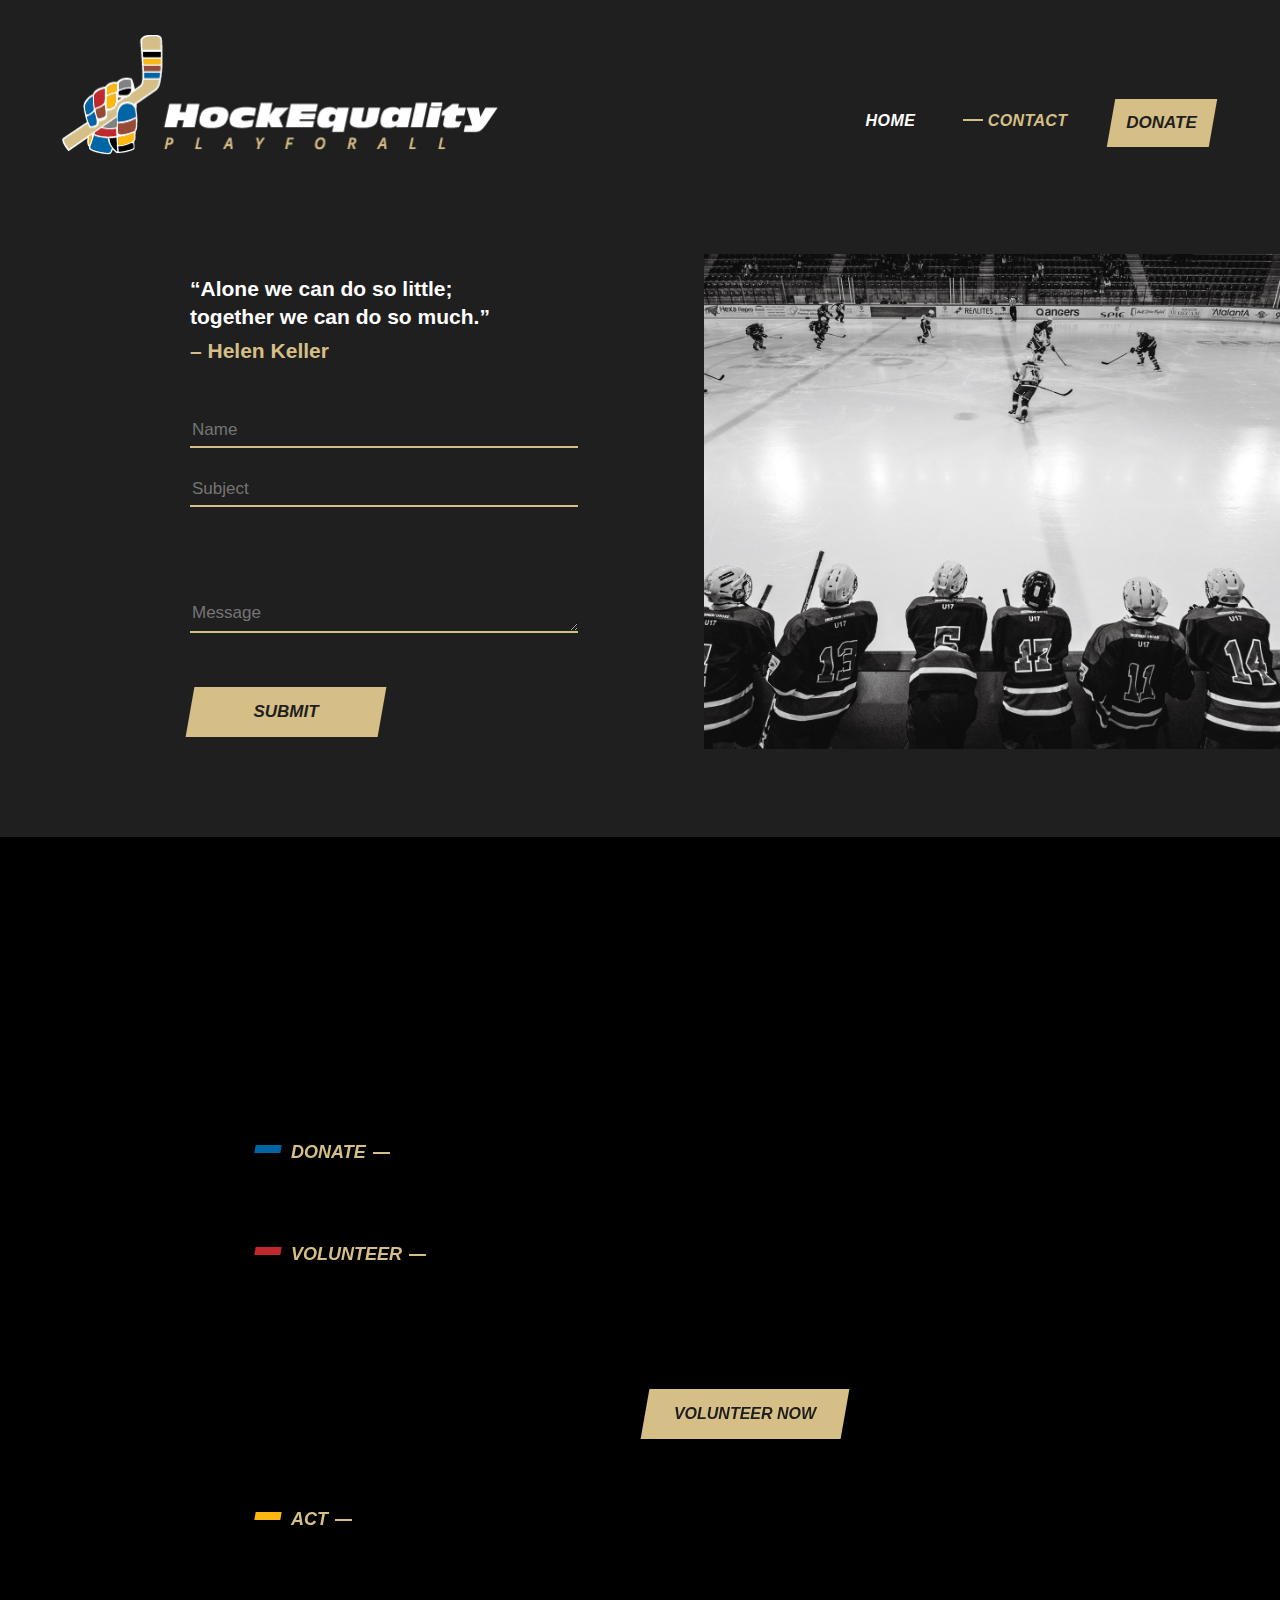
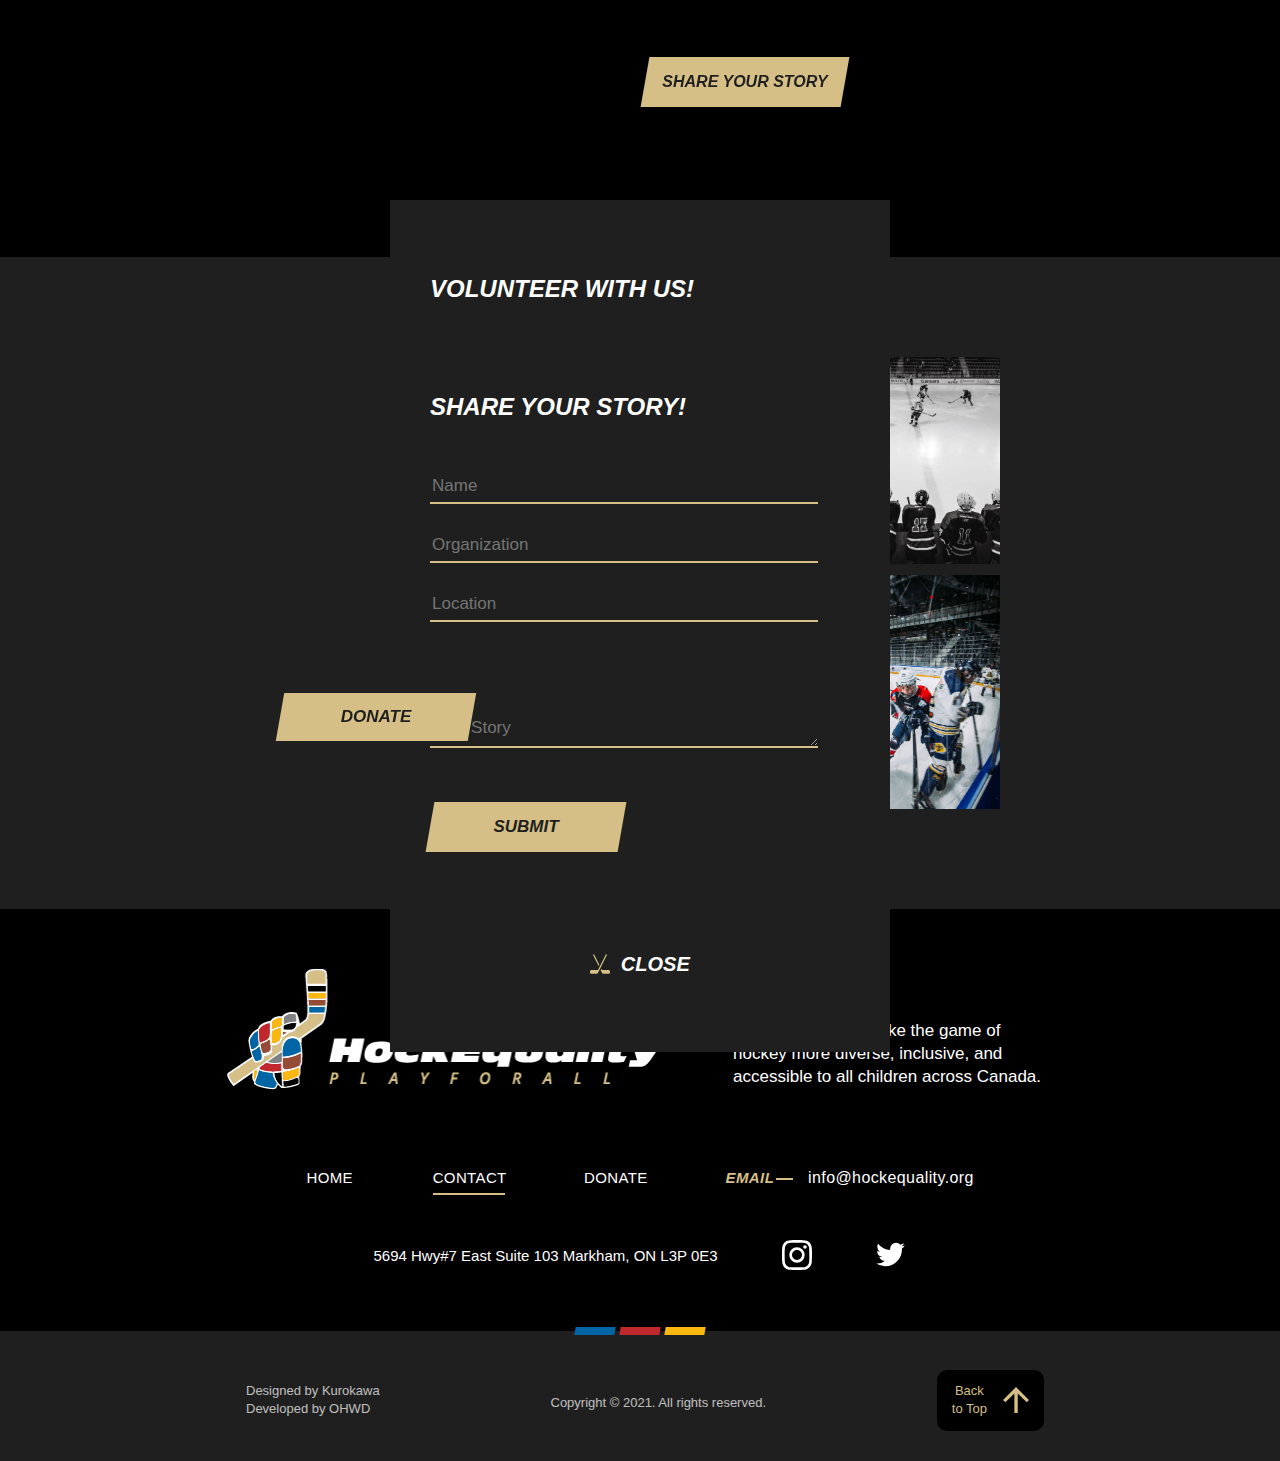
==== html/contact.html @ 497b81b8 "added accessibility to form function" ====
<!DOCTYPE html>
<html lang="en">
<head>

    <meta charset="UTF-8">
    <meta name="viewport" content="width=device-width, initial-scale=1.0">
    <meta http-equiv="X-UA-Compatible" content="ie=edge">
    <meta name="description" content="">
    <meta name="keywords" content="">
    <meta name="format-detection" content="telephone=no">
    <meta name="theme-color" content="#43b7ff">

    <!-- Favicons -->
    <link rel="apple-touch-icon" sizes="180x180" href="/apple-touch-icon.png">
    <link rel="icon" type="image/png" sizes="32x32" href="/favicon-32x32.png">
    <link rel="icon" type="image/png" sizes="16x16" href="/favicon-16x16.png">
    <link rel="manifest" href="/site.webmanifest">
    <meta name="msapplication-TileColor" content="#da532c">
    <meta name="theme-color" content="#ffffff">

    <meta property="og:title" content=""/>
    <meta property="og:description" content=""/>
    <meta property="og:type" content="website" />
    <meta property="og:url" content=""/>
    <meta property="og:image" content=""/>
    <meta property="og:image:secure_url" content=""/>

    <link href="https://fonts.googleapis.com/css2?family=Poppins:wght@200;300;400;500;600;700;800;900&family=Roboto:wght@300;400;500;700;900&family=Yellowtail&display=swap" rel="stylesheet">

    <!-- CSS -->
    <link rel="stylesheet" href="/css/core-styles.css">
    <link rel="stylesheet" href="/css/style.css">
    <link rel="stylesheet" href="/css/contact.css">
    <link href="https://unpkg.com/aos@2.3.1/dist/aos.css" rel="stylesheet">

    <!-- jQuery -->
    <script defer src="https://ajax.googleapis.com/ajax/libs/jquery/3.4.1/jquery.min.js"></script>

    <title>Contact | HockEquality | Play for All</title>
</head>
<body>

    <a class="skip" href="/index.html#main">skip to main content</a>

    <header>
        <!-- Desktop Navbar -->
        <div class="mobile-wrapper">
            <div class="mobile-nav container mobile-nav-container">
                <a class="logo" aria-label="hockequality logo link to go to home page" href="/">
                    <img class="mobile" data-aos="fade-in" data-aos-delay="750" aria-hidden="true" src="/images/hockequality-logo-left-aligned.png" alt="hockequality logo">
                    <img class="tablet" data-aos="fade-in" data-aos-delay="750" aria-hidden="true" src="/images/hockequality-logo-horizontal.png" alt="hockequality logo">
                </a> 
                <!-- Hamburger Menu -->
                <button aria-label="open the menu" id="menu-button" class="hamburger hamburger--spring" onclick="toggleNav()" type="button">
                    <span aria-hidden="true" class="hamburger-box">
                        <span aria-hidden="true" class="hamburger-inner"></span>
                    </span>
                </button>
            </div>
        </div>

        <!-- ============================================ -->
        <!--                   NAVIGATION                 -->
        <!-- ============================================ -->

        <nav>
            <div class="navbar-menu">
                <div id="side-menu" class="side-nav">
                    <a class="logo" aria-label="hockequality logo link to go to home page" href="/">
                        <img aria-hidden="true" src="/images/hockequality-logo-horizontal.png" alt="">
                    </a>
                   
                    <ul id="on-top" class="navbar-links">
                        <li class="nav-li"><a class="nav-link" href="index.html">Home</a></li>
                        <li class="nav-li"><a class="active-menu nav-link" href="/html/contact.html">Contact</a></li>
                    </ul>
                    <a class="button-solid desktop-nav" href="/html/donate.html">Donate</a>
                </div>
            </div>
        </nav>
    </header>

    <main id="main">

        <!-- ============================================ -->
        <!--                    Contact                   -->
        <!-- ============================================ -->

        <section id="contact-section">
            <div class="container">
                <div class="form-group">
                    <p class="quote">
                        “Alone we can do so little; together we can do so much.”
                    </p>
                    <span class="name">– Helen Keller</span>
                    <form id="contact-form" name="Contact Form" method="post">
                        <input aria-label="name" name="name" placeholder="Name" type="text" tabindex="1" required>
                        <input aria-label="subject" name="email" placeholder="Subject" type="text" tabindex="2" required>
                        <textarea aria-label="Message" name="message" placeholder="Message" tabindex="3" required></textarea>
                    
                        <p class="form-submit">
                            <button name="submit" type="submit" id="contact-submit" class="button-solid" data-submit="...Sending">SUBMIT</button>
                        </p>
                    </form>
                </div>
                
            </div>
            <div aria-hidden="true" class="right-image"></div>


            <!-- Volunteer Form -->
            <div aria-hidden="true" id="volunteer-form">
                <h2>Volunteer With Us!</h2>
                <form id="contact-form" name="Contact Form" method="post">
                    <input aria-label="name" name="name" placeholder="Name" type="text" tabindex="1" required>
                    <input aria-label="email" name="email" placeholder="Email" type="email" tabindex="2" required>
                    <textarea aria-label="Message" name="message" placeholder="Message" tabindex="3" required></textarea>
               
                    <p id="volunteer-submit" class="form-submit">
                        <button name="submit" type="submit" id="contact-submit" class="button-solid" data-submit="...Sending">SUBMIT</button>
                    </p>
                </form>
                <button id="close-volunteer" class="close"><img src="/images/close.svg" alt=""> Close</button>
            </div>

            <!-- Share Your Story Form -->
            <div aria-hidden="true" id="share-form">
                <h2>SHARE YOUR STORY!</h2>
                <form id="contact-form" name="Contact Form" method="post">
                    <input aria-label="name" name="name" placeholder="Name" type="text" tabindex="1" required>
                    <input aria-label="organization" name="organization" placeholder="Organization" type="text" tabindex="2" required>
                    <input aria-label="location" name="location" placeholder="Location" type="text" tabindex="3" required>
                    <textarea aria-label="Message" name="message" placeholder="Your Story" tabindex="4" required></textarea>
            
                    <p id="volunteer-submit" class="form-submit">
                        <button name="submit" type="submit" id="contact-submit" class="button-solid" data-submit="...Sending">SUBMIT</button>
                    </p>
                </form>
                <button id="close-share" class="close close-share"><img src="/images/close.svg" alt=""> Close</button>
            </div>
        </section>

        <!-- ============================================ -->
        <!--                 Get Involved                 -->
        <!-- ============================================ -->
        
        <section id="get-involved">
            <div class="container">
                <div data-aos="fade-up" class="left">
                    <div aria-hidden="true" class="image"></div>
                </div><div class="right">
                    <span data-aos="fade-up" data-aos-duration="800" data-aos-delay="200" class="header-span">How to Get Involved</span>
                    <p data-aos="fade-up" data-aos-delay="250">
                        Equality in hockey doesn’t begin with one person. Behind our work, there are people who give, volunteer and act in their community to make hockey an inclusive sport for all.
                    </p>
                    <h2 data-aos="slide-right" data-aos-duration="800" class="header-span block">Donate</h2>
                    <p class="padd" data-aos="fade-up">
                        Your support will create sustainable and lasting impact on the hockey community.
                    </p>
                    <h2 data-aos-delay="50" data-aos="slide-right" data-aos-duration="800" class="header-span block">Volunteer</h2>
                    <p class="padd" data-aos="fade-up">
                        We welcome all the help we can get! If you’re interested in volunteering please contact us to get started!
                    </p>
                    <button id="volunteer-button" class="button-solid volunteer">Volunteer Now</button>
                    <h2 data-aos-delay="100" data-aos="slide-right" data-aos-duration="800" class="header-span block">Act</h2>
                    <p class="padd" data-aos="fade-up">
                        Are you doing something in your community to promote diversity and inclusion for all? Let us know so we can share your story and help support your activities.
                    </p>
                    <button id="share-button" class="button-solid volunteer">Share Your Story</button>
                </div>
            </div>
        </section>

        <!-- ============================================ -->
        <!--                   Donations                  -->
        <!-- ============================================ -->
        
        <section id="donations">
            <div class="container">
                <div aria-hidden="true" class="image-group mobile">
                    <div class="one"></div><div class="two"></div><div class="three"></div><div class="four"></div>
                </div>
                <div class="text">
                    <h2 data-aos="fade-up" class="header-span">Donations</h2>
                    <p data-aos="fade-up" data-aos-delay="50">
                        The support of donors makes it possible for Hockey Equality to achieve our mission of making hockey more diverse, inclusive, and accessible to all children in Canada. Together, we will break down the invisible barriers and make our national sport great for all.
                    </p>
                    <a href="/html/donate.html" class="button-solid">Donate</a>
                </div>
                <div aria-hidden="true" class="image-group desktop">
                    <div class="one"></div>
                    <div class="two"></div>
                    <div class="three"></div>
                    <div class="four"></div>
                </div>
            </div>
            <div aria-hidden="true" class="colored-boxes">
                <span></span><span></span><span></span>
            </div>
        </section>

        <!-- ============================================ -->
        <!--                    Footer                    -->
        <!-- ============================================ -->

        <footer>
            <div class="container">
                <!-- Top -->
                <div class="footer-top">
                    <a class="footer-logo" aria-label="hockequality logo" href="/">
                        <img class="mobile" aria-hidden="true" src="/images/hockequality-logo-left-aligned.png" alt="logo">
                        <img class="desktop" aria-hidden="true" src="/images/hockequality-logo-horizontal.png" alt="logo">
                    </a><p class="mission">
                        Our mission is to make the game of hockey more diverse, inclusive, and accessible to all children across Canada.
                    </p>
                </div>
                <!-- bottom -->
                <div class="footer-bottom">
                    <div class="page-group">
                        <a href="/">Home</a>
                        <a class="footer-active" href="/html/contact.html">Contact</a>
                        <a href="/html/donate.html">Donate</a>
                        <a class="email" href="mailto:info@hockequality.org"><span class="header-span">Email</span> info@hockequality.org</a>
                    </div>
                    <div class="email-group">
                        <span class="header-span">Email</span>
                        <a class="email" href="mailto:info@hockequality.org">info@hockequality.org</a>
                    </div>
                    <a class="address address-mobile" href="">
                        <span>5694 Hwy#7 East</span>
                        <span>Suite 103</span> 
                        <span>Markham, ON L3P 0E3</span>
                    </a>
                    <div class="social">
                        <a class="address-desktop" href="">5694 Hwy#7 East Suite 103 Markham, ON L3P 0E3</a>
                        <a aria-label="visit our instagram" href=""><img aria-hidden="true" src="/images/instagram.svg" alt=""></a>
                        <a aria-label="visit our twitter" href=""><img aria-hidden="true" src="/images/twitter.svg" alt=""></a>
                    </div>
                </div>
                <div aria-hidden="true" class="colored-boxes">
                    <span></span><span></span><span></span>
                </div>
            </div>
            <div class="design-credit">
                <div class="container">
                    <div class="credit">
                        <a href="">Designed by Kurokawa</a>
                        <a href="https://www.oakharborwebdesigns.com/">Developed by OHWD</a>
                    </div>
                    <span class="copyright">Copyright © 2021. All rights reserved.</span>
                    <a class="top" href="#main">
                        <span>Back <br> to Top</span><img aria-hidden="true" src="/images/arrow.svg" alt="">
                    </a>
                </div>
            </div>
        </footer>
        

    <script defer src="/app.js"></script>
    <script src="https://unpkg.com/aos@2.3.1/dist/aos.js"></script>
    <script>
        AOS.init({
            duration: 800, // values from 0 to 3000, with step 50ms
            easing: 'ease',
            mirror: false,
            offset: 0,
        });
    </script>

</body>
</html>
---- css/core-styles.css ----
/*-- -------------------------- -->
<---         CORE STYLES        -->
<--- -------------------------- -*/

* {
	-webkit-box-sizing: border-box;
            box-sizing: border-box;
    margin: 0;
}

html {
    scroll-behavior: smooth;
}

.desktop-nav {
    display: none !important;
}

.tablet {
    display: none;
}

.colored-boxes {
    text-align: center;
    position: absolute;
    bottom: -4px;
    left: 50%;
    -webkit-transform: translateX(-50%);
        -ms-transform: translateX(-50%);
            transform: translateX(-50%);
    height: 8px;
    width:100px;
    z-index: 100;
}

.colored-boxes span {
    display: inline-block;
    height: 8px;
    width: 27px;
    vertical-align: top;
    -webkit-transform: skew(-10deg);
        -ms-transform: skew(-10deg);
            transform: skew(-10deg);
}

.colored-boxes span:nth-of-type(1) {
    background: #0065A5;
}

.colored-boxes span:nth-of-type(2) {
    background: #C1282D;
    margin: 0 5px;
}

.colored-boxes span:nth-of-type(3) {
    background: #FCB711;
}

.desktop {
    display: none !important;
}

body {
    background-color: black;
    font-family: 'Open Sans', sans-serif;
}

.skip {
    position: absolute;
    z-index: -1000;
    top: 0;
    left: 0;
    opacity: 0;
}

button:hover {
    cursor: pointer;
}

.section {
    padding-top: 35px !important;
    padding-bottom: 35px !important;
}

html {
    scroll-behavior: smooth;
    overflow-x: hidden !important;
  }

html.clicked {
    position: fixed;
}

body, html {
	margin: 0;
	padding: 0;
	overflow-x: hidden !important;
}

p, a, li, span {
	line-height: 23px;
    font-size: 17px;
    color: #fff;
}

.container {
	padding: 0 20px;
    margin: auto;
    max-width: 334px;
    position: relative;
    -webkit-box-sizing: content-box;
            box-sizing: content-box;
}

.mobile-wrapper {
	background: transparent;
    height: 100px;
    position: absolute;
    left: 0;
    width: 100%;
}

/* hidden desktop elements */

.topper-flex,
#brand,
.call-strip-button,
.top-nav-strip {
	display: none;
}

/* Buttons */
.button-solid {
    position: relative;
    font-size: 16px;
    color: #1F1F1F;
    text-transform: uppercase;
    font-weight: 800;
    text-decoration: none;
    font-style: italic;
    display: inline-block;
    width: 154px;
    line-height: 48px;
    text-align: center;
    z-index: 1;
}

.button-solid:before {
    content: '';
    position: absolute;
    display: block;
    top: 0;
    left: 0;
    right: 0;
    bottom: 0;
    background: #D5BF86;
    z-index: -1;
    -webkit-transform: skew(-10deg);
        -ms-transform: skew(-10deg);
            transform: skew(-10deg);
}

.button-solid:after {
    content: '';
    position: absolute;
    display: block;
    top: 0;
    left: 0;
    width: 0%;
    bottom: 0;
    background: #fff;
    z-index: -1;
    -webkit-transform: skew(-10deg);
        -ms-transform: skew(-10deg);
            transform: skew(-10deg);
    -webkit-transition: .2s ease;
    -o-transition: .2s ease;
    transition: .2s ease;
}

.button-solid:hover:after {
    width: 100%;
    -webkit-transition: .2s cubic-bezier(0.755, 0.050, 0.855, 0.060);
    -o-transition: .2s cubic-bezier(0.755, 0.050, 0.855, 0.060);
    transition: .2s cubic-bezier(0.755, 0.050, 0.855, 0.060);
}

.hamburger {
    padding: 0;
    display: inline-block;
    cursor: pointer;
    -webkit-transition-property: opacity, -webkit-filter;
    transition-property: opacity, -webkit-filter;
    -o-transition-property: opacity, filter;
    transition-property: opacity, filter;
    transition-property: opacity, filter, -webkit-filter;
    -webkit-transition-duration: 0.15s;
         -o-transition-duration: 0.15s;
            transition-duration: 0.15s;
    -webkit-transition-timing-function: linear;
         -o-transition-timing-function: linear;
            transition-timing-function: linear;
    font: inherit;
    color: inherit;
    text-transform: none;
    background-color: transparent;
    border: 0;
    margin: 0;
    overflow: visible;
    position: relative;
    z-index: 2000;
}
.hamburger:hover {
    opacity: 0.7;
    cursor: pointer;
}
.hamburger.is-active:hover {
    opacity: 0.7;
    cursor: pointer;
}
.hamburger.is-active .hamburger-inner, .hamburger.is-active .hamburger-inner::before, .hamburger.is-active .hamburger-inner::after {
    background-color: #D5BF86;
}
.hamburger-box {
    width: 30px;
    height: 24px;
    display: inline-block;
    position: relative;
    z-index: 2000;
}
.hamburger-inner {
    display: block;
    top: 50%;
    margin-top: -2px;
}
.hamburger-inner, .hamburger-inner::before, .hamburger-inner::after {
    width: 30px;
    height: 3px;
    background-color: #D5BF86;
    border-radius: 4px;
    position: absolute;
    -webkit-transition-property: -webkit-transform;
    transition-property: -webkit-transform;
    -o-transition-property: transform;
    transition-property: transform;
    transition-property: transform, -webkit-transform;
    -webkit-transition-duration: 0.15s;
         -o-transition-duration: 0.15s;
            transition-duration: 0.15s;
    -webkit-transition-timing-function: ease;
         -o-transition-timing-function: ease;
            transition-timing-function: ease;
}
.hamburger-inner::before, .hamburger-inner::after {
    content: "";
    display: block;
}
.hamburger-inner::before {
    top: -10px;
}
.hamburger-inner::after {
    bottom: -10px;
}

/* * Spring */
.hamburger--spring .hamburger-inner {
    top: 2px;
    -webkit-transition: background-color 0s 0.13s linear;
    -o-transition: background-color 0s 0.13s linear;
    transition: background-color 0s 0.13s linear;
    -webkit-transition-delay: .22s;
         -o-transition-delay: .22s;
            transition-delay: .22s;
}
.hamburger--spring .hamburger-inner::before {
    top: 10px;
    -webkit-transition: top 0.1s 0.2s cubic-bezier(0.33333, 0.66667, 0.66667, 1), -webkit-transform 0.13s cubic-bezier(0.55, 0.055, 0.675, 0.19);
    transition: top 0.1s 0.2s cubic-bezier(0.33333, 0.66667, 0.66667, 1), -webkit-transform 0.13s cubic-bezier(0.55, 0.055, 0.675, 0.19);
    -o-transition: top 0.1s 0.2s cubic-bezier(0.33333, 0.66667, 0.66667, 1), transform 0.13s cubic-bezier(0.55, 0.055, 0.675, 0.19);
    transition: top 0.1s 0.2s cubic-bezier(0.33333, 0.66667, 0.66667, 1), transform 0.13s cubic-bezier(0.55, 0.055, 0.675, 0.19);
    transition: top 0.1s 0.2s cubic-bezier(0.33333, 0.66667, 0.66667, 1), transform 0.13s cubic-bezier(0.55, 0.055, 0.675, 0.19), -webkit-transform 0.13s cubic-bezier(0.55, 0.055, 0.675, 0.19);
    -webkit-transition-delay: .22s;
         -o-transition-delay: .22s;
            transition-delay: .22s;
}
.hamburger--spring .hamburger-inner::after {
    top: 20px;
    -webkit-transition: top 0.2s 0.2s cubic-bezier(0.33333, 0.66667, 0.66667, 1), -webkit-transform 0.13s cubic-bezier(0.55, 0.055, 0.675, 0.19);
    transition: top 0.2s 0.2s cubic-bezier(0.33333, 0.66667, 0.66667, 1), -webkit-transform 0.13s cubic-bezier(0.55, 0.055, 0.675, 0.19);
    -o-transition: top 0.2s 0.2s cubic-bezier(0.33333, 0.66667, 0.66667, 1), transform 0.13s cubic-bezier(0.55, 0.055, 0.675, 0.19);
    transition: top 0.2s 0.2s cubic-bezier(0.33333, 0.66667, 0.66667, 1), transform 0.13s cubic-bezier(0.55, 0.055, 0.675, 0.19);
    transition: top 0.2s 0.2s cubic-bezier(0.33333, 0.66667, 0.66667, 1), transform 0.13s cubic-bezier(0.55, 0.055, 0.675, 0.19), -webkit-transform 0.13s cubic-bezier(0.55, 0.055, 0.675, 0.19);
    -webkit-transition-delay: .22s;
         -o-transition-delay: .22s;
            transition-delay: .22s;
}
.hamburger--spring.is-active .hamburger-inner {
    -webkit-transition-delay: 0.22s;
         -o-transition-delay: 0.22s;
            transition-delay: 0.22s;
    background-color: transparent !important;
}
.hamburger--spring.is-active .hamburger-inner::before {
    top: 0;
    -webkit-transition: top 0.1s 0.15s cubic-bezier(0.33333, 0, 0.66667, 0.33333), -webkit-transform 0.13s 0.22s cubic-bezier(0.215, 0.61, 0.355, 1);
    transition: top 0.1s 0.15s cubic-bezier(0.33333, 0, 0.66667, 0.33333), -webkit-transform 0.13s 0.22s cubic-bezier(0.215, 0.61, 0.355, 1);
    -o-transition: top 0.1s 0.15s cubic-bezier(0.33333, 0, 0.66667, 0.33333), transform 0.13s 0.22s cubic-bezier(0.215, 0.61, 0.355, 1);
    transition: top 0.1s 0.15s cubic-bezier(0.33333, 0, 0.66667, 0.33333), transform 0.13s 0.22s cubic-bezier(0.215, 0.61, 0.355, 1);
    transition: top 0.1s 0.15s cubic-bezier(0.33333, 0, 0.66667, 0.33333), transform 0.13s 0.22s cubic-bezier(0.215, 0.61, 0.355, 1), -webkit-transform 0.13s 0.22s cubic-bezier(0.215, 0.61, 0.355, 1);
    -webkit-transform: translate3d(0, 10px, 0) rotate(45deg);
            transform: translate3d(0, 10px, 0) rotate(45deg);
}
.hamburger--spring.is-active .hamburger-inner::after {
    top: 0;
    -webkit-transition: top 0.2s cubic-bezier(0.33333, 0, 0.66667, 0.33333), -webkit-transform 0.13s 0.22s cubic-bezier(0.215, 0.61, 0.355, 1);
    transition: top 0.2s cubic-bezier(0.33333, 0, 0.66667, 0.33333), -webkit-transform 0.13s 0.22s cubic-bezier(0.215, 0.61, 0.355, 1);
    -o-transition: top 0.2s cubic-bezier(0.33333, 0, 0.66667, 0.33333), transform 0.13s 0.22s cubic-bezier(0.215, 0.61, 0.355, 1);
    transition: top 0.2s cubic-bezier(0.33333, 0, 0.66667, 0.33333), transform 0.13s 0.22s cubic-bezier(0.215, 0.61, 0.355, 1);
    transition: top 0.2s cubic-bezier(0.33333, 0, 0.66667, 0.33333), transform 0.13s 0.22s cubic-bezier(0.215, 0.61, 0.355, 1), -webkit-transform 0.13s 0.22s cubic-bezier(0.215, 0.61, 0.355, 1);
    -webkit-transform: translate3d(0, 10px, 0) rotate(-45deg);
            transform: translate3d(0, 10px, 0) rotate(-45deg);
}

/*-- -------------------------- -->
<---         NAVIGATION         -->
<--- -------------------------- -*/

/* Hidden Elements */
.navbar-menu img,
.call-us,
.quote-nav-button {
	display: none;
}

/* Top Mobile Navigation */
.mobile-wrapper {
	height: 70px;
}

.mobile-nav {
	position: relative;
	display: -webkit-box;
	display: -ms-flexbox;
	display: flex;
	-webkit-box-align: center;
	    -ms-flex-align: center;
	        align-items: center;
	-webkit-box-pack: space-between;;
	    -ms-flex-pack: space-between;;
	        justify-content: space-between;
    height: 100%;
    max-width: 100%;
}

.hamburger {
	position: absolute;
	right: 15px;
}

/* Navigation Links */


.mobile-wrapper img {
    width: 100%;
    max-width: 307px;
    position: relative;
    z-index: 1000;
    top: 70px;
}

.navbar-menu {
    overflow: hidden;
	background: #000;
    width: 0;
    top: 0;
	position: absolute;
    right: 0;
    height: 100vh;
	-webkit-transition: .3s ease;
	-o-transition: .3s ease;
	transition: .3s ease;
    z-index: 1000;
    max-width: 1225px;
}

.side-nav {
    overflow: hidden;
	padding: 40px 0;
	position: absolute;
	right: 2em;
	-webkit-transition: .3s ease;
	-o-transition: .3s ease;
	transition: .3s ease;
	-webkit-transition-delay: .2s;
	     -o-transition-delay: .2s;
	        transition-delay: .2s;
}

.side-nav ul {
	margin: 0;
	text-align: right;
    list-style: none;
    margin-top: 50px;
}

.side-nav ul li {
    margin-bottom: 20px;
    opacity: 0;
    -webkit-transform: translateY(50px);
        -ms-transform: translateY(50px);
            transform: translateY(50px);
}

.side-nav ul li.open {
    -webkit-animation-name: fadeIn;
            animation-name: fadeIn;
    -webkit-animation-fill-mode: forwards;
            animation-fill-mode: forwards;
    -webkit-animation-duration: .5s;
            animation-duration: .5s;
    -webkit-animation-timing-function: ease-out;
            animation-timing-function: ease;
}

.side-nav ul li.open:nth-child(2) {
    -webkit-animation-delay: .1s;
            animation-delay: .1s;
}

.side-nav ul li.open:nth-child(3) {
    -webkit-animation-delay: .2s;
            animation-delay: .2s;
}

.side-nav ul li.open:nth-child(4) {
    -webkit-animation-delay: .3s;
            animation-delay: .3s;
}

.side-nav ul li.open:nth-child(5) {
    -webkit-animation-delay: .4s;
            animation-delay: .4s;
}

.side-nav ul li.open:nth-child(6) {
    -webkit-animation-delay: .5s;
            animation-delay: .5s;
}

@-webkit-keyframes fadeIn {
    0% {
        -webkit-transform: translateY(50px);
                transform: translateY(50px);
        opacity: 0;
    }

    100% {
        -webkit-transform: translateY(0);
                transform: translateY(0);
        opacity: 1;
    }
}

@keyframes fadeIn {
    0% {
        -webkit-transform: translateY(50px);
                transform: translateY(50px);
        opacity: 0;
    }

    100% {
        -webkit-transform: translateY(0);
                transform: translateY(0);
        opacity: 1;
    }
}

#on-top a {
    text-decoration: none;
    font-weight: 800;
    letter-spacing: .025em;
    font-style: italic;
	padding: 5px 10px 5px 10px;
	-webkit-transition: .3s ease;
	-o-transition: .3s ease;
	transition: .3s ease;
	-webkit-transition-delay: .2s;
	     -o-transition-delay: .2s;
	        transition-delay: .2s;
	opacity: 0;
    visibility: hidden;
    -webkit-transform: translateY(75px);
        -ms-transform: translateY(75px);
            transform: translateY(75px);
}

.active-menu {
    color: #D5BF86;
    position: relative;
}

.active-menu:before {
    content: '';
    position: absolute;
    top: 50%;
    -webkit-transform: translateY(-50%);
        -ms-transform: translateY(-50%);
            transform: translateY(-50%);
    left: -20px;
    height: 2px;
    width: 20px;
    background: #D5BF86;
}

/* Tablet */
@media only screen and (min-width: 768px) {

    .container {
        max-width: 694px;
        padding: 0;
        margin: auto;
    }

    p {
        font-size: 17px;
        line-height: 23px;
    }

    .mobile-wrapper .mobile {
        display: none;
    }

    .mobile-wrapper .tablet {
        display: block;
        max-width: 436px;
    }

    .mobile-wrapper img {
        top: 67px !important;
    }

    .hamburger {
        top: 100px;
        right: 0px;
    }

    #hero:after {
        content: '';
        position: absolute;
        display: block;
        height: 190px;
        width: 100%;
        background: #000;
        opacity: .3;
        top: 0;
        left: 0;
        right: 0;
        z-index: 10;
    }

    .button-solid {
        width: 192px;
        font-size: 17px;
    }

    .colored-boxes {
        width: 150px;
    }

    .colored-boxes span {
        width: 40px;
    }

    .side-nav ul {
        margin-top: 123px;
    }

    .side-nav ul li {
        margin-bottom: 40px;
    }

    #on-top a {
        font-size: 30px;
    }

}



/* Desktop */
@media screen and (min-width: 1024px) {

    .mobile-display {
        display: none !important;
    }

    #page-header {
        height: 400px;
        background-repeat: no-repeat;
        background-position: center 100%;
    }

    .desktop-display {
        display: block;
    }

    /* Hidden Elements */
	.mobile-wrapper {
		display: none;
	}

	/* Un-Hidden Elements */
	#on-top a {
		opacity: 1;
		visibility: visible;
    }

    .svg-group {
        width: 1600px;
    }

    .background {
        background: var(--primary);
        height: 36px;
        width: 100%;
    }

	.quote-nav-button {
        display: block;
        color: #fff;
        background: var(--primary);
        margin-left: 100px;
    }
    
    .quote-nav-button:hover {
        opacity: .7;
    }

	.container {
        max-width: 1100px;
    }
    
    .navbar-menu .logo {
        display: inline-block;
        position: absolute;
        left: 0;
    }

	.navbar-menu .logo img {
		display: block;
		margin: 0 !important;
		position: relative;
		left: 2em;
        height: auto;
        width: 436px;
        z-index: 1000;
    }
    
    .desktop-nav {
        display: inline-block !important;
        width: 102px;
        margin-right: 40px;
        margin-top: 55px;
    }

	/*navbar */
	nav {
		width: 100%;
		position: absolute;
		display: -webkit-box;
		display: -ms-flexbox;
		display: flex;
		-webkit-box-pack: center;
		    -ms-flex-pack: center;
		        justify-content: center;
        height: 124px;
        background: transparent;
        z-index: 100;
    }

	.navbar-menu {
        width: 100% !important;
        height: 190px;
		margin: auto;
		position: absolute;
		display: -webkit-box;
		display: -ms-flexbox;
		display: flex;
		-webkit-box-align: center;
		    -ms-flex-align: center;
		        align-items: center;
		z-index: 100;
		left: 0;
		background: transparent;
	}

	#on-top {
		display: -webkit-box;
		display: -ms-flexbox;
		display: flex;
		-webkit-box-align: center;
		    -ms-flex-align: center;
		        align-items: center;
		-webkit-box-pack: end;
		    -ms-flex-pack: end;
                justify-content: flex-end;
        margin: 0;
        display: block;
        margin-top: 50px;
	}

	.side-nav {
        top: 0;
        padding: 0;
        display: block;
		width: 100%;
		height: 190px;
		display: -webkit-box;
		display: -ms-flexbox;
		display: flex;
		-webkit-box-align: center;
		    -ms-flex-align: center;
		        align-items: center;
		-webkit-box-pack: end;
		    -ms-flex-pack: end;
		        justify-content: flex-end;
        right: 0;
        overflow: visible;
	}

	.side-nav ul li {
		margin: 0 43px 0 0;
		text-align: right;
    }

	.side-nav #on-top a {
		padding: 20px 0 10px 0;
        color: #fff;
        font-weight: normal;
		-webkit-transition: .2s ease;
		-o-transition: .2s ease;
		transition: .2s ease;
        font-size: 16px;
        font-weight: bold;
        text-transform: uppercase;
    }
    
    .side-nav ul li{
        opacity: 1;
        -webkit-transform: translateY(0);
            -ms-transform: translateY(0);
                transform: translateY(0);
    }
    
	.side-nav ul li a:hover {
		cursor: pointer;
		opacity: 1;
		-webkit-transition: .2s ease;
		-o-transition: .2s ease;
        transition: .2s ease;
        color: #D5BF86;
	}

	#on-top li  {
        display: inline-block;
    }
    
    .active-menu {
        color: #D5BF86 !important;
        position: relative;
    }

    .active-menu:before {
       display: none; 
    }

    .active-menu:before {
        content: '';
        position: relative;
        display: inline-block;
        height: 2px;
        width: 20px;
        background: #D5BF86;
        vertical-align: middle;
        left: auto;
        margin-right: 5px;
    }
}














/*-- -------------------------- -->
<---           FOOTER           -->
<--- -------------------------- -*/










footer {
    padding-top: 60px;
    position: relative;
}

footer > .container {
    padding-bottom: 125px;
}

.footer-logo {
    width: 100%;
    display: inline-block;
    margin-bottom: 30px;
}

.footer-logo img {
    width: 100%;
}

.mission {
    font-size: 12px;
    line-height: 18px;
    width: 150px;
    position: absolute;
    top: 0px;
    right: 20px;
}

.page-group {
    display: inline-block;
    float: right;
    position: relative;
    z-index: 1000;
}

.page-group .email {
    display: none;
}

.page-group a {
    display: block;
    font-size: 15px;
    line-height: 20px;
    text-decoration: none;
    text-align: center;
    font-weight: 500;
    text-transform: uppercase;
    margin: auto;
    margin-bottom: 30px;
    position: relative;
    letter-spacing: .025em;
}

.page-group a:before {
    content: '';
    position: absolute;
    display: inline-block;
    width: 0%;
    height: 2px;
    background: #D5BF86;
    bottom: -7px;
    z-index: 100;
    -webkit-transition: .2s ease;
    -o-transition: .2s ease;
    transition: .2s ease;
}

.page-group a:hover:before {
    content: '';
    position: absolute;
    display: inline-block;
    width: 100%;
    height: 2px;
    background: #D5BF86;
    bottom: -7px;
    z-index: 100;
    -webkit-transition: .2s ease;
    -o-transition: .2s ease;
    transition: .2s ease;
}

.page-group a:nth-of-type(1) {
    width: 47px;
}

.page-group a:nth-of-type(2) {
    width: 72px;
}

.page-group a:nth-of-type(3) {
    width: 62px;
}

.page-group a:last-of-type {
    margin-bottom: 0;
}

.footer-active:after {
    content: '';
    position: absolute;
    display: inline-block;
    width: 100%;
    height: 2px;
    left: 0;
    background: #D5BF86;
    bottom: -7px;
    z-index: 100;
}

.footer-bottom {
    height: 120px;
    position: relative;
    padding: 0 10px;
}

.address {
    text-decoration: none;
    display: inline-block;
    position: absolute;
    top: 0;
    left: 10px;
}

.address-desktop {
    display: none !important;
}

.address span {
    font-size: 14px;
    line-height: 19px;
    height: 19px;
    display: block;
    text-align: left;
    vertical-align: middle;
}

.email-group {
    position: absolute;
    bottom: 0px;
}

.email-group .header-span {
    margin-bottom: 0;
    font-style: 14px;
    line-height: 19px;
}

.email-group a {
    text-decoration: none;
    font-size: 14px;
}

.social {
    position: absolute;
    bottom: -75px;
    left: 50%;
    width: 100%;
    text-align: center;
    left: 0;
}

.social a {
    display: inline-block;
}

.social a:nth-of-type(2) {
    margin-right: 50px;
}

/* Design Credit */

.design-credit {
    background: #1F1F1F;
    padding-top: 39px;
    padding-bottom: 80px;
}

.design-credit .container {
    height: 61px;
}

.credit {
    display: inline-block;
    margin-top: 12px;
}

.credit a {
    opacity: .7;
    line-height: 18px;
    font-size: 13px;
    text-align: left;
    display: block;
    text-decoration: none;
}

.credit a:hover {
    text-decoration: underline;
    color: #D5BF86;
}

.copyright {
    position: absolute;
    bottom: -40px;
    width: 100%;
    text-align: left;
    font-size: 13px;
    opacity: .7;
    left: 20px;
    line-height: 18px;
}

.top {
    display: inline-block;
    background: #000;
    padding: 12px 15px;
    border-radius: 10px;
    float: right;
}

.top:hover {
    background: #fff;
}

.top span {
    text-align: center;
    display: inline-block;
    color: #D5BF86;
    margin-right: 16px;
    font-size: 13px;
    line-height: 18px;
}

.top img {
    display: inline-block;
    height: 26px;
}


/*Iphone 6/7/8 */
@media screen and (min-width: 375px) {

    /*-- -------------------------- -->
    <---         Navigation         -->
    <--- -------------------------- -*/

    .mobile-wrapper img {
        top: 95px;
    } 

    /*-- -------------------------- -->
    <---           Footer           -->
    <--- -------------------------- -*/

    .mission {
        font-size: 15px;
        line-height: 20px;
        width: 170px;
        top: 10px;
    }

    .footer-bottom {
        padding: 0 30px;
    }

    .address {
        left: 30px;
    }

    .page-group {
        margin-right: 10px;
    }

    .design-credit .container {
        padding: 0 40px 0 50px;
        max-width: 285px;
    }

    .copyright {
        left: 50px;
    }

}

@media screen and (min-width: 768px) {

    /*-- -------------------------- -->
    <---           Footer           -->
    <--- -------------------------- -*/

    footer {
        padding-top: 100px;
    }

    footer .container {
        padding-bottom: 140px;
    }

    footer .mobile {
        display: none;
    }

    footer .desktop {
        width: 350px;
        display: inline-block !important;
        margin: 0;
        -webkit-transform: translateY(-40px);
            -ms-transform: translateY(-40px);
                transform: translateY(-40px);
    }

    .mission {
        font-size: 14px;
        line-height: 20px;
        width: 300px;
        top: 0px;
        right: 0;
    }

    .page-group {
        width: 100%;
        height: 20px;
        text-align: center;
        margin: auto;
        margin-bottom: 54px;
    }

    .page-group a {
        display: inline-block;
        margin: 0 55px 0 0;
    }

    .footer-bottom {
        padding: 0;
        height: 20px;
    }

    .page-group .email {
        display: inline-block;
        margin-right: 0;
        text-transform: lowercase;
        font-size: 16px;
    }

    .page-group .email .header-span {
        display: inline-block;
        margin-right: 10px;
    }

    .page-group .email .header-span:after {
        margin-left: 2px;
    }

    .email-group {
        display: none;
    }

    .social {
        text-align: center;
        position: relative;
        bottom: 0;
    }

    .social a:first-child {
        margin-right: 60px;
        vertical-align: top;
        margin-top: 4px;
    }

    .social a:nth-of-type(2) {
        margin-right: 60px;
    }

    .address {
        display: inline-block;
        display: none;
    }

    .address-mobile {
        display: none;
    }

    .address-desktop {
        display: inline-block !important;
        text-decoration: none;
        vertical-align: middle;
    }

    .address span {
        display: inline-block;
    }

    /* design credit */

    .design-credit {
        width: 100%;
        padding-bottom: 30px;
    }

    .design-credit .container {
        max-width: 100%;
        text-align: center;
    }

    .design-credit .credit, .design-credit .top, .design-credit .copyright {
        display: inline-block;
        position: relative;
        left: auto;
        bottom: auto;
        width: auto;
        vertical-align: bottom;
    }

    .credit {
        float: left;
    }

    .copyright {
        margin-top: 24px;
    }
}

@media screen and (min-width: 1024px) {

    footer .container {
        padding-bottom: 145px;
    }

    .footer-top {
        width: 826px;
        margin: auto;
    }

    .footer-logo {
        width: auto;
    }

    footer .desktop {
        width: 436px;
    }

    .mission {
        position: relative;
        display: inline-block;
        top: auto;
        right: auto;
        width: 320px;
        vertical-align: top;
        float: right;
        margin-top: 10px;
        font-size: 17px;
        line-height: 23px;
    }

    .page-group a {
        margin-right: 75px;
    }

    .page-group .email .header-span {
        font-size: 15px;
    }

    .page-group .email {
        font-weight: normal;
    }

    .social a:first-child:hover {
        color: #D5BF86;
        text-decoration: underline;
    }

    .social a:first-child {
        font-size: 15px;
    }

    .design-credit .container {
        width: 798px;
    }

}
---- css/style.css ----
html.clicked {
    position: relative;
}

/*-- -------------------------- -->
<---          Landing           -->
<--- -------------------------- -*/

#hero {
    position: relative;
    min-height: auto;
    padding-top: 63%;
}

#dark {
    position: absolute;
    display: block;
    height: 100%;
    width: 100%;
    top: 0;
    left: 0;
    background: #000;
    opacity: .6;
}

video{
    position: absolute;
    top: -270px;
    left: 50%;
    transform: translateX(-50%);
    right: 0;
    bottom: 0;
}

#hero:before {
    content: '';
    position: absolute;
    display: block;
    height: 200%;
    width: 100%;
    top: 0;
    background: #000;
    z-index: 990000;
    -webkit-animation: load 1s ease-in-out;
            animation: load 1s ease-in-out;
    -webkit-animation-fill-mode: forwards;
            animation-fill-mode: forwards;
}

@-webkit-keyframes load {
    from {
        height: 200%;
    }

    to {
        height: 0%;
    }
}

@keyframes load {
    from {
        height: 200%;
    }

    to {
        height: 0%;
    }
}

#hero .container {
    position: relative;
    min-height: 100%;
    display: block;
}

#hero .content {
    position: relative;
    display: inline-block;
    vertical-align: bottom;
    width: 100%;
    z-index: 100;
    margin-bottom: 60px;
}

.header-span {
    color: #D5BF86;
    font-weight: 800;
    font-style: italic;
    font-size: 16px;
    text-transform: uppercase;
    display: block;
    margin-bottom: 20px;
}

.header-span:after {
    content: '';
    position: relative;
    display: inline-block;
    margin-left: 7px;
    height: 2px;
    width: 17px;
    background: #D5BF86;
    vertical-align: middle;
}

#hero h1 {
    color: #fff;
    font-size: 17px;
    line-height: 23px;
    font-weight: normal;
    margin-bottom: 25px;
}

.donate {
    margin-bottom: 20px;
}

/*-- -------------------------- -->
<---        How We Work         -->
<--- -------------------------- -*/

#how-we-work {
    padding-top: 60px;
    position: relative;
    padding-bottom: 60px;
    background: #000;
}

#how-we-work p {
    margin-bottom: 7px;
}

#how-we-work img {
    display: block;
    margin: 20px auto;
}

#how-we-work .content .header-span {
    margin-bottom: 8px;
    font-size: 18px;
    line-height: 24px;
    display: block;
    position: relative;
    padding-left: 10px;
}

#how-we-work .content .header-span:before {
    content: '';
    position: absolute;
    display: inline-block;
    vertical-align: middle;
    height: 8px;
    width: 30px;
    top: 50%;
    -webkit-transform: translateY(-50%) skew(-10deg);
        -ms-transform: translateY(-50%) skew(-10deg);
            transform: translateY(-50%) skew(-10deg);
    left: -30px;
}

#how-we-work .content .header-span:nth-of-type(1):before {
    background: #FCB711;
}

#how-we-work .content .header-span:nth-of-type(2):before {
    background: #C1282D;
}

#how-we-work .content .header-span:nth-of-type(3):before {
    background: #0065A5;
}

#how-we-work .content .header-span:nth-of-type(4):before {
    background: #D5BF86;
}

#how-we-work .content .header-span:nth-of-type(5):before {
    background: #964B36;
}

#how-we-work .content .header-span:nth-of-type(6):before {
    background: #7E8283;
}

#how-we-work h3 {
    color: #fff;
    font-size: 14px;
    line-height: 19px;
    font-weight: normal;
    margin-bottom: 10px;
    padding-left: 10px;
}

/*-- -------------------------- -->
<---       The Challenge        -->
<--- -------------------------- -*/

#challenge {
    padding: 60px 0 144px;
    background: #1f1f1f;
}

#challenge p {
    margin-bottom: 30px;
}

#challenge p:last-child {
    margin: 0;
}

/*-- -------------------------- -->
<---        Get Involved        -->
<--- -------------------------- -*/

#get-involved {
    padding: 144px 0 230px;
    position: relative;
}

#get-involved .image {
    height: 188px;
    width: 100%;
    background: url("/images/red-blue.jpg");
	background-size: cover;
    background-position: center;
    background-repeat: no-repeat;
    position: absolute;
    top: -238px;
}

#get-involved .left {
    margin-bottom: 20px;
    position: relative;
}

#get-involved .left p,
#get-involved .left span {
    font-size: 21px;
    line-height: 28px;
    font-weight: 800;
    font-style: italic;
}

#get-involved .left span {
    color: #D5BF86;
    font-style: italic;
}

#get-involved .right p {
    margin-bottom: 20px;
    padding-left: 10px;
}

#get-involved .right p:last-of-type {
    margin-bottom: 30px;
}

#get-involved .right .block {
    margin-bottom: 15px;
    position: relative;
    padding-left: 10px;
}

#get-involved .right .block:before {
    content: '';
    position: absolute;
    display: inline-block;
    vertical-align: middle;
    height: 8px;
    width: 30px;
    top: 50%;
    -webkit-transform: translateY(-50%) skew(-10deg);
        -ms-transform: translateY(-50%) skew(-10deg);
            transform: translateY(-50%) skew(-10deg);
    left: -30px;
}

#get-involved .right .block:nth-of-type(1):before {
    background: #0065A5;
}

#get-involved .right .block:nth-of-type(2):before {
    background: #C1282D;
}

#get-involved .right .block:nth-of-type(3):before {
    background: #FCB711;
}

#get-involved a {
    margin-left: 10px;
}

/*-- -------------------------- -->
<---         Donations          -->
<--- -------------------------- -*/

#donations {
    background: #1f1f1f;
    padding-top: 217px;
    padding-bottom: 60px;
    position: relative;
}

.image-group {
    position: absolute;
    height: 334px;
    width: 100%;
    max-width: 314px;
    top: -384px;
    left: 50%;
    -webkit-transform: translateX(-50%);
        -ms-transform: translateX(-50%);
            transform: translateX(-50%);
}

.one {
    height: calc(53% - 5px);
    width: calc(50% - 5px);
    display: inline-block;
    background: #fff;
    vertical-align: top;
    background: url("/images/one.jpg");
	background-size: cover;
    background-position: center;
    background-repeat: no-repeat;
}

.two {
    display: inline-block;
    height: calc(47% - 5px);
    width: calc(50% - 5px);
    background: #fff;
    vertical-align: top;
    -webkit-transform: translateX(10px);
        -ms-transform: translateX(10px);
            transform: translateX(10px);
    background: url("/images/two.jpg");
	background-size: cover;
    background-position: center;
    background-repeat: no-repeat;
}

.three {
    display: inline-block;
    height: calc(47% - 5px);
    width: calc(50% - 5px);
    background: #fff;
    vertical-align: bottom;
    -webkit-transform: translateY(-10px);
        -ms-transform: translateY(-10px);
            transform: translateY(-10px);
    background: url("/images/three.jpg");
	background-size: cover;
    background-position: center;
    background-repeat: no-repeat;
}

.four {
    display: inline-block;
    height: calc(53% - 5px);
    width: calc(50% - 5px);
    background: #fff;
    vertical-align: bottom;
    -webkit-transform: translateY(-10px) translateX(10px);
        -ms-transform: translateY(-10px) translateX(10px);
            transform: translateY(-10px) translateX(10px);
    background: url("/images/four.jpg");
	background-size: cover;
    background-position: center;
    background-repeat: no-repeat;
}

#donations .text p {
    margin-bottom: 30px;
}

/*Iphone 6/7/8 */
@media screen and (min-width: 375px) {

    /*-- -------------------------- -->
    <---          Landing           -->
    <--- -------------------------- -*/

    #hero {
        padding-top: 97%;
    }

    .involved {
        float: right;
    }

}

/* Tablet */
@media only screen and (min-width: 768px) {

   /*-- -------------------------- -->
   <---          Landing           -->
   <--- -------------------------- -*/

   #hero {
       padding-top: 461px;
   }

   #hero .content {
       width: 410px;
   }

   .header-span {
       font-size: 18px;
   }

   #hero h1 {
       font-size: 20px;
       line-height: 27px;
   }

   /*-- -------------------------- -->
   <---        How We Work         -->
   <--- -------------------------- -*/

   #how-we-work {
       padding-top: 100px;
   }

   #how-we-work img {
       position: absolute;
       right: 0px;
       width: 300px;
   }

   #how-we-work p {
       margin-bottom: 50px;
       width: 530px;
   }

   #how-we-work .content .header-span {
       font-size: 20px;
       line-height: 27px;
       padding-left: 0;
   }

   #how-we-work h3 {
       font-size: 16px;
       line-height: 22px;
       padding-left: 37px;
   }

   #how-we-work .content .header-span:before {
       width: 26px;
       left: 0px;
       position: relative;
       margin-right: 10px;
   }

   /*-- -------------------------- -->
   <---         Challenge          -->
   <--- -------------------------- -*/

   #challenge {
       padding: 100px 0;
   }

   /*-- -------------------------- -->
   <---       Get Involved         -->
   <--- -------------------------- -*/

   #get-involved {
       text-align: right;
       padding-bottom: 100px;
   }

   #get-involved .mobile {
       display: none;
   }

   #get-involved .desktop {
       display: block !important;
       margin-top: 20px;
   }

   #get-involved .left {
       display: inline-block;
       width: 270px;
       vertical-align: top;
       float: left;
       text-align: left !important;
   }

   #get-involved .image {
       position: relative;
       top: auto;
       -webkit-transform: none;
           -ms-transform: none;
               transform: none;
       height: 380px;
       margin-bottom: 50px;
   }

   #get-involved .right {
       display: inline-block;
       width: 370px;
       vertical-align: top;
       text-align: left !important;
   }

   #get-involved .right .block:before {
       position: relative;
       left: auto;
       margin-right: 10px;
   }

   #get-involved .right p,
   #get-involved .right .block {
       padding-left: 0;
   }

   #get-involved .right p:last-of-type {
       margin-bottom: 50px;
   }

   /*-- -------------------------- -->
   <---         Donations          -->
   <--- -------------------------- -*/

   #donations {
       padding-top: 100px;
       padding-bottom: 100px;
       height: 652px;
   }

   #donations .text {
       display: inline-block;
       width: 228px;
   }

   #donations .header-span {
       margin-top: 38px;
   }

   .image-group {
       top: auto;
       -webkit-transform: none;
           -ms-transform: none;
               transform: none;
       left: auto;
       display: inline-block;
       position: relative;
       float: right;
       width: 400px;
       max-width: 400px;
       height: 452px;
   }

   .three {
       -webkit-transform: translateY(-17px);
           -ms-transform: translateY(-17px);
               transform: translateY(-17px);
   }

   .four {
       -webkit-transform: translateY(-17px) translateX(10px);
           -ms-transform: translateY(-17px) translateX(10px);
               transform: translateY(-17px) translateX(10px);
   }

}


/* 1024 Laptops */
@media only screen and (min-width: 1024px) {

   /*-- -------------------------- -->
   <---          Landing           -->
   <--- -------------------------- -*/

   #hero .container {
       width: 788px;
   }

   .donate {
       margin-bottom: 0;
   }

   #hero .content {
       margin-bottom: 100px;
   }

   /*-- -------------------------- -->
   <---        How We Work         -->
   <--- -------------------------- -*/

   #how-we-work {
       padding: 100px 0;
   }

   #how-we-work .container {
       width: 788px;
   }

   /*-- -------------------------- -->
   <---         Challenge          -->
   <--- -------------------------- -*/

   #challenge .container {
       width: 670px;
   }

   /*-- -------------------------- -->
   <---        Get Involved        -->
   <--- -------------------------- -*/

   #get-involved .container {
       width: 790px;
   }

   #get-involved .left {
       width: 308px;
   }

   #get-involved .right {
       width: 390px;
   }

   #get-involved .image {
       height: 430px;
       margin-bottom: 70px;
   }

   #get-involved .right p:nth-of-type(1) {
       margin-bottom: 50px;
   }

   #get-involved .right .block:before {
       width: 26px;
   }

   #get-involved p.padd {
       padding-left: 37px;
   }

   /*-- -------------------------- -->
   <---          Donations         -->
   <--- -------------------------- -*/

   #donations .container {
       width: 720px;
   }

   #donations .text p {
       margin-bottom: 50px;
   }

}
---- css/contact.css ----
/*-- -------------------------- -->
<---          Landing           -->
<--- -------------------------- -*/

#contact-section {
    background: #1f1f1f;
    padding-top: 275px;
}

#contact-section .container {
    max-width: 388px;
    margin: auto;
}

.quote {
    font-size: 21px;
    line-height: 28px;
    font-weight: 800;
    max-width: 322px;
    margin-bottom: 6px;
}

.name {
    font-size: 21px;
    line-height: 28px;
    font-weight: 800;
    color: #D5BF86;
}

#get-involved .image {
    display: none;
}

#contact-submit {
    background: transparent;
    border: none;
    font-weight: 800 !important;
    margin-bottom: 60px;
    font-family: 'Open Sans', sans-serif;
}

form {
    margin-top: 50px;
}

input[type=text],
input[type=email],
textarea {
    width: 100%;
    max-width: 388px;
    margin: auto;
    background: transparent;
    border: none;
    border-bottom: 2px solid #D5BF86;
    height: 33px;
    margin-bottom: 26px;
    font-family: 'Open Sans', sans-serif;
    color: #fff;
}

textarea {
    margin-bottom: 50px;
    height: 100px;
    font-family: 'Open Sans', sans-serif;
    padding-top: 70px;
}

::-webkit-input-placeholder {
    font-size: 17px;
}

::-moz-placeholder {
    font-size: 17px;
}

:-ms-input-placeholder {
    font-size: 17px;
}

::-ms-input-placeholder {
    font-size: 17px;
}

::placeholder {
    font-size: 17px;
}

/*-- -------------------------- -->
<---        Get Involved        -->
<--- -------------------------- -*/

#get-involved {
    padding-bottom: 217px;
    padding-top: 60px;
}

.volunteer {
    margin-top: 20px;
    margin-bottom: 50px;
    position: relative;
    font-size: 16px;
    color: #1F1F1F;
    text-transform: uppercase;
    font-weight: 800;
    text-decoration: none;
    font-style: italic;
    display: inline-block;
    line-height: 48px;
    text-align: center;
    z-index: 1;
    background: transparent;
    border: none;
    width: 200px;
    font-family: 'Open Sans', sans-serif;
}

#volunteer-form, #share-form {
    position: fixed;
    top: 50%;
    left: 50%;
    -webkit-transform: translate(-50%, 200%);
        -ms-transform: translate(-50%, 200%);
            transform: translate(-50%, 200%);
    background: #1f1f1f;
    padding: 75px 40px;
    width: 95%;
    z-index: -99;
    -webkit-transition: .4s ease;
    -o-transition: .4s ease;
    transition: .4s ease;
}

body:before {
    content: '';
    position: fixed;
    display: block;
    height: 0%;
    width: 100%;
    background: #D5BF86;
    opacity: .88;
    top: 0;
    left: 0;
    z-index: 100000;
    -webkit-transition: .4s ease;
    -o-transition: .4s ease;
    transition: .4s ease;
}

#volunteer-form.opened,
#share-form.opened {
    -webkit-transform: translate(-50%, -50%);
        -ms-transform: translate(-50%, -50%);
            transform: translate(-50%, -50%);
    z-index: 10000000;
    -webkit-transition: .6s cubic-bezier(0.25, 0.1, 0.22, 1.2);
    -o-transition: .6s cubic-bezier(0.25, 0.1, 0.22, 1.2);
    transition: .6s cubic-bezier(0.25, 0.1, 0.22, 1.2);
}

body.opened:before {
    height: 100%;
    -webkit-transition: .4s ease;
    -o-transition: .4s ease;
    transition: .4s ease;
}

#volunteer-form h2,
#share-form h2 {
    color: #fff;
    font-weight: 800;
    font-style: italic;
    text-transform: uppercase;
}

.close {
    text-decoration: none;
    display: block;
    margin: auto;
    text-align: center;
    text-transform: uppercase;
    font-weight: bold;
    font-style: italic;
    font-family: 'Open Sans', sans-serif;
    background: transparent;
    border: none;
    color: #fff;
    font-size: 20px;
}

.close img {
    display: inline-block;
    width: 20px;
    margin-bottom: -3px;
    margin-right: 5px;
}

/* Horizontal Phones */
@media only screen and (min-width: 30em) and (max-width: 47.9375em) {

    #volunteer-form.opened,
    #share-form.opened {
        -webkit-transform: translate(-50%, -50%) scale(.6);
            -ms-transform: translate(-50%, -50%) scale(.6);
                transform: translate(-50%, -50%) scale(.6);
        z-index: 10000000;
        -webkit-transition: .6s cubic-bezier(0.25, 0.1, 0.22, 1.2);
        -o-transition: .6s cubic-bezier(0.25, 0.1, 0.22, 1.2);
        transition: .6s cubic-bezier(0.25, 0.1, 0.22, 1.2);

    }

}

/* Tablet */

@media screen and (min-width: 768px) {

    /*-- -------------------------- -->
    <---        Get Involved        -->
    <--- -------------------------- -*/

    #get-involved {
        padding: 100px 0;
    }

    #get-involved .image {
        display: inline-block;
        height: 585px;
        width: 426px;
        -webkit-transform: translateX(-160px);
            -ms-transform: translateX(-160px);
                transform: translateX(-160px);
    }

    #get-involved .right p:last-of-type {
        margin-bottom: 0;
    }

    #get-involved .header-span {
        margin-top: 20px;
    }

    #get-involved .right .padd {
        padding-left: 37px;
    }

    #volunteer-form,
    #share-form {
        max-width: 500px;
    }

    #volunteer-form.opened,
    #share-form.opened {
        -webkit-transform: translate(-50%, -50%);
            -ms-transform: translate(-50%, -50%);
                transform: translate(-50%, -50%);
        z-index: 10000000;
        -webkit-transition: .6s cubic-bezier(0.25, 0.1, 0.22, 1.2);
        -o-transition: .6s cubic-bezier(0.25, 0.1, 0.22, 1.2);
        transition: .6s cubic-bezier(0.25, 0.1, 0.22, 1.2);
        max-width: 500px;
    }

    #volunteer-form.opened input[type=text],
    #share-form.opened input[type=text],
    #volunteer-form.opened input[type=email],
    #share-form.opened input[type=email],
    #volunteer-form.opened textarea,
    #share-form.opened textarea {
        width: 100%;
        max-width: 100%;
        margin: auto;
        background: transparent;
        border: none;
        border-bottom: 2px solid #D5BF86;
        height: 33px;
        margin-bottom: 26px;
        font-family: 'Open Sans', sans-serif;
        color: #fff;
    }

}

/* Desktop */

@media screen and (min-width: 1024px) {

    #contact-section .container {
        max-width: 900px;
    }

    .form-group {
        max-width: 388px;
    }

    .right-image {
        background: url("/images/two.jpg");
        background-size: cover;
        background-position: center;
        background-repeat: no-repeat;
        height: 495px;
        width: 45%;
        position: absolute;
        top: 254px;
        right: 0;
    }

    #contact-submit {
        margin-bottom: 100px;
    }

    #get-involved .image {
        height: 570px;
        -webkit-transform: translateX(-120px);
            -ms-transform: translateX(-120px);
                transform: translateX(-120px);
    }

    #volunteer-form.opened,
    #share-form.opened {
        -webkit-transform: translate(-50%, -50%) scale(.7);
            -ms-transform: translate(-50%, -50%) scale(.7);
                transform: translate(-50%, -50%) scale(.7);
        z-index: 10000000;
        -webkit-transition: .6s cubic-bezier(0.25, 0.1, 0.22, 1.2);
        -o-transition: .6s cubic-bezier(0.25, 0.1, 0.22, 1.2);
        transition: .6s cubic-bezier(0.25, 0.1, 0.22, 1.2);
    }

    #volunteer-form.opened textarea,
    #share-form.opened textarea {
        padding-top: 0px;
        height: 100px;
    }

}

@media screen and (min-width: 1300px) {


    #volunteer-form.opened,
    #share-form.opened {
        -webkit-transform: translate(-50%, -50%) scale(1);
            -ms-transform: translate(-50%, -50%) scale(1);
                transform: translate(-50%, -50%) scale(1);
    }
}
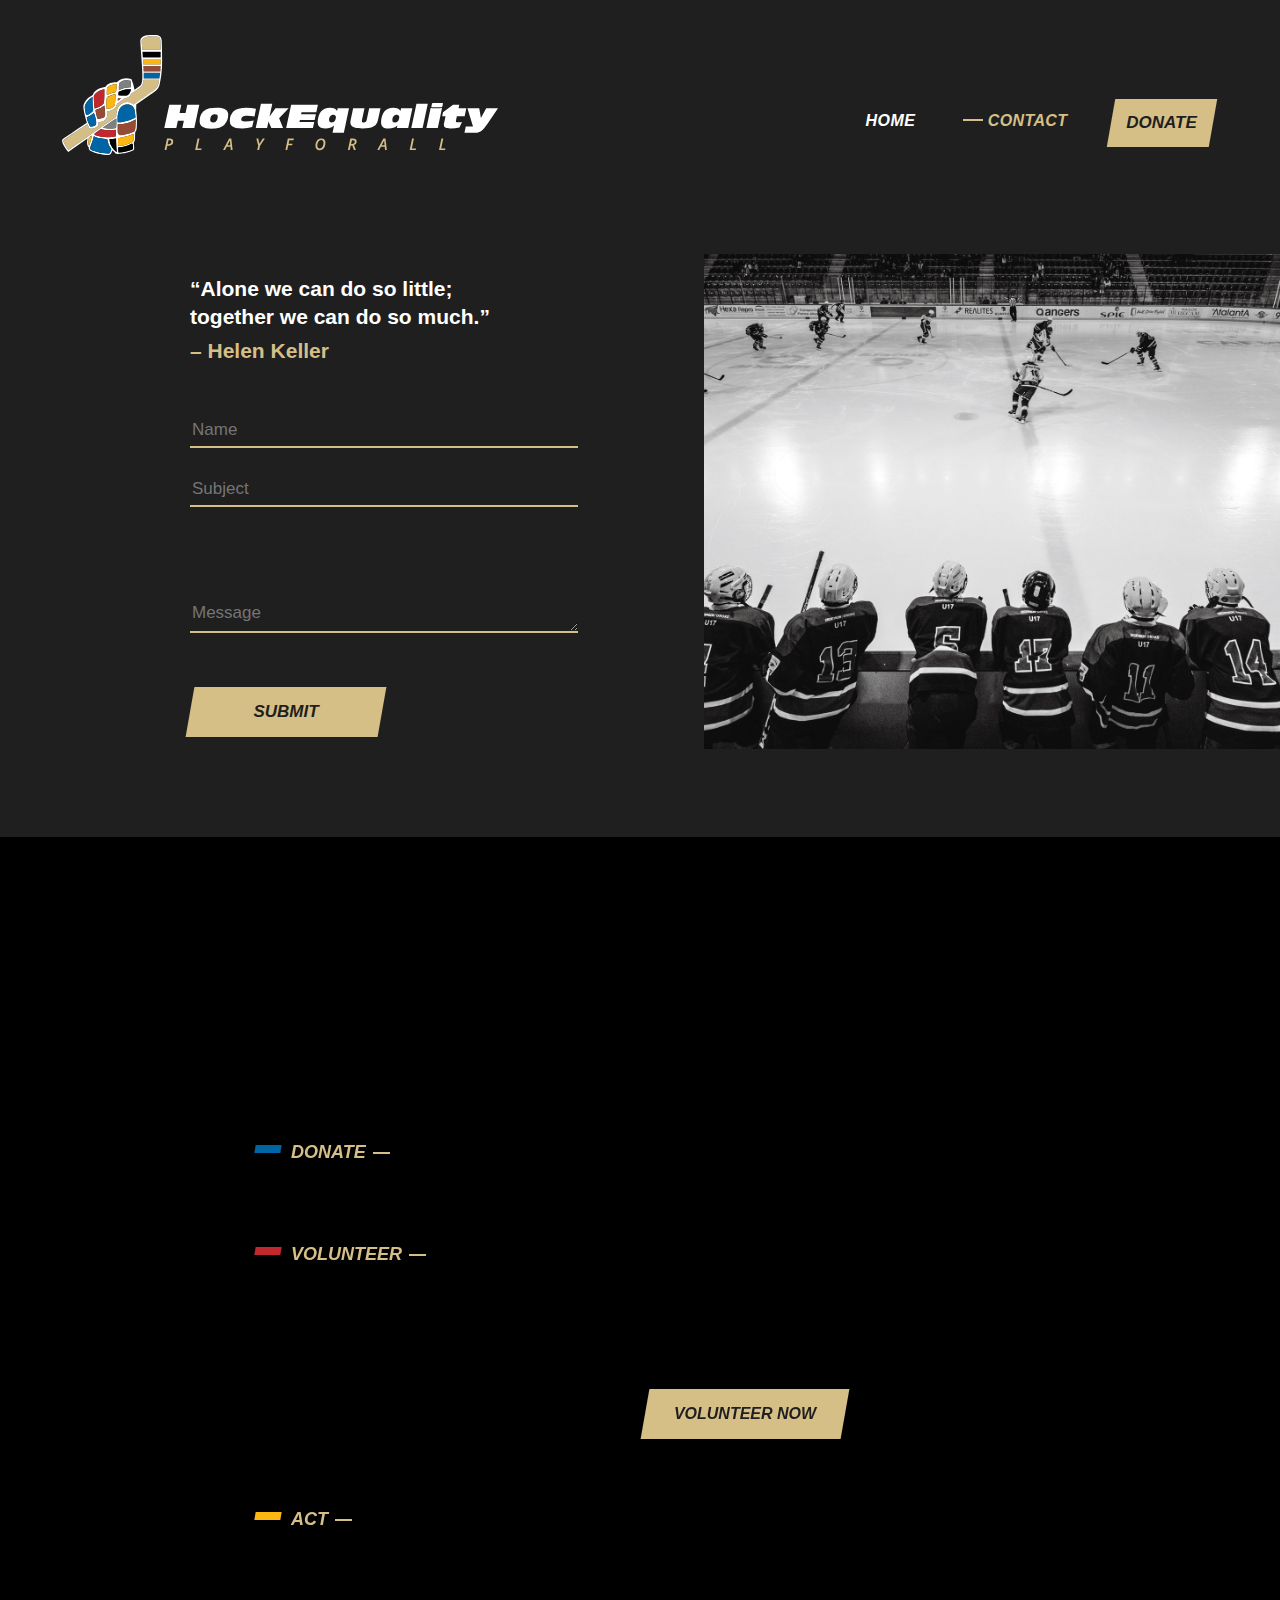
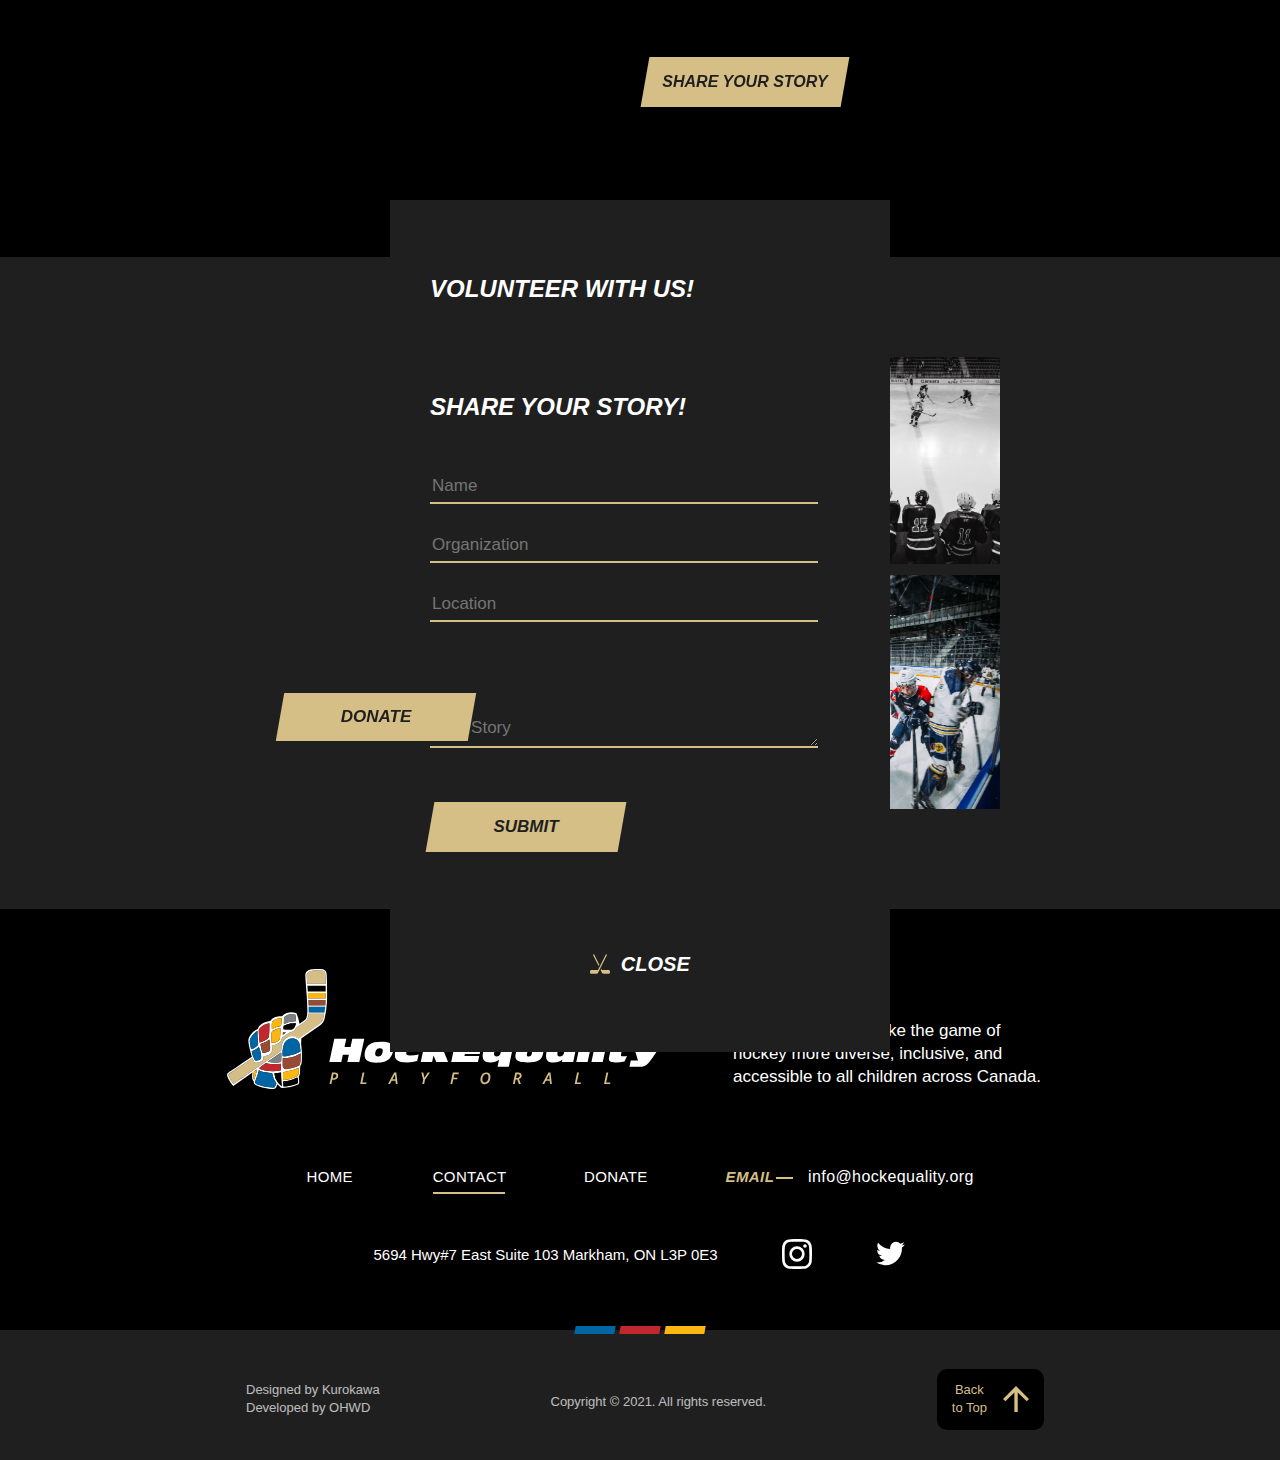
==== commit 4c8a9a08: "swapped png logos for svgs" ====
--- a/html/contact.html
+++ b/html/contact.html
@@ -47,8 +47,8 @@
         <div class="mobile-wrapper">
             <div class="mobile-nav container mobile-nav-container">
                 <a class="logo" aria-label="hockequality logo link to go to home page" href="/">
-                    <img class="mobile" data-aos="fade-in" data-aos-delay="750" aria-hidden="true" src="/images/hockequality-logo-left-aligned.png" alt="hockequality logo">
-                    <img class="tablet" data-aos="fade-in" data-aos-delay="750" aria-hidden="true" src="/images/hockequality-logo-horizontal.png" alt="hockequality logo">
+                    <img class="mobile" data-aos="fade-in" data-aos-delay="750" aria-hidden="true" src="/images/hockequality-logo-left-aligned.svg" alt="hockequality logo">
+                    <img class="tablet" data-aos="fade-in" data-aos-delay="750" aria-hidden="true" src="/images/hockequality-logo-horizontal.svg" alt="hockequality logo">
                 </a> 
                 <!-- Hamburger Menu -->
                 <button aria-label="open the menu" id="menu-button" class="hamburger hamburger--spring" onclick="toggleNav()" type="button">
@@ -67,11 +67,11 @@
             <div class="navbar-menu">
                 <div id="side-menu" class="side-nav">
                     <a class="logo" aria-label="hockequality logo link to go to home page" href="/">
-                        <img aria-hidden="true" src="/images/hockequality-logo-horizontal.png" alt="">
+                        <img aria-hidden="true" src="/images/hockequality-logo-horizontal.svg" alt="">
                     </a>
                    
                     <ul id="on-top" class="navbar-links">
-                        <li class="nav-li"><a class="nav-link" href="index.html">Home</a></li>
+                        <li class="nav-li"><a class="nav-link" href="/index.html">Home</a></li>
                         <li class="nav-li"><a class="active-menu nav-link" href="/html/contact.html">Contact</a></li>
                     </ul>
                     <a class="button-solid desktop-nav" href="/html/donate.html">Donate</a>
@@ -208,8 +208,8 @@
                 <!-- Top -->
                 <div class="footer-top">
                     <a class="footer-logo" aria-label="hockequality logo" href="/">
-                        <img class="mobile" aria-hidden="true" src="/images/hockequality-logo-left-aligned.png" alt="logo">
-                        <img class="desktop" aria-hidden="true" src="/images/hockequality-logo-horizontal.png" alt="logo">
+                        <img class="mobile" aria-hidden="true" src="/images/hockequality-logo-left-aligned.svg" alt="logo">
+                        <img class="desktop" aria-hidden="true" src="/images/hockequality-logo-horizontal.svg" alt="logo">
                     </a><p class="mission">
                         Our mission is to make the game of hockey more diverse, inclusive, and accessible to all children across Canada.
                     </p>
@@ -244,7 +244,7 @@
             <div class="design-credit">
                 <div class="container">
                     <div class="credit">
-                        <a href="">Designed by Kurokawa</a>
+                        <a href="https://www.behance.net/kylekurokawa">Designed by Kurokawa</a>
                         <a href="https://www.oakharborwebdesigns.com/">Developed by OHWD</a>
                     </div>
                     <span class="copyright">Copyright © 2021. All rights reserved.</span>
--- a/css/style.css
+++ b/css/style.css
@@ -576,8 +576,18 @@
    <---          Landing           -->
    <--- -------------------------- -*/
 
+   #hero {
+       padding-top: 395px;
+   }
+
    #hero .container {
        width: 788px;
+   }
+
+   #hero h1 {
+       font-size: 40px;
+       line-height: 50px;
+       width: 600px;
    }
 
    .donate {
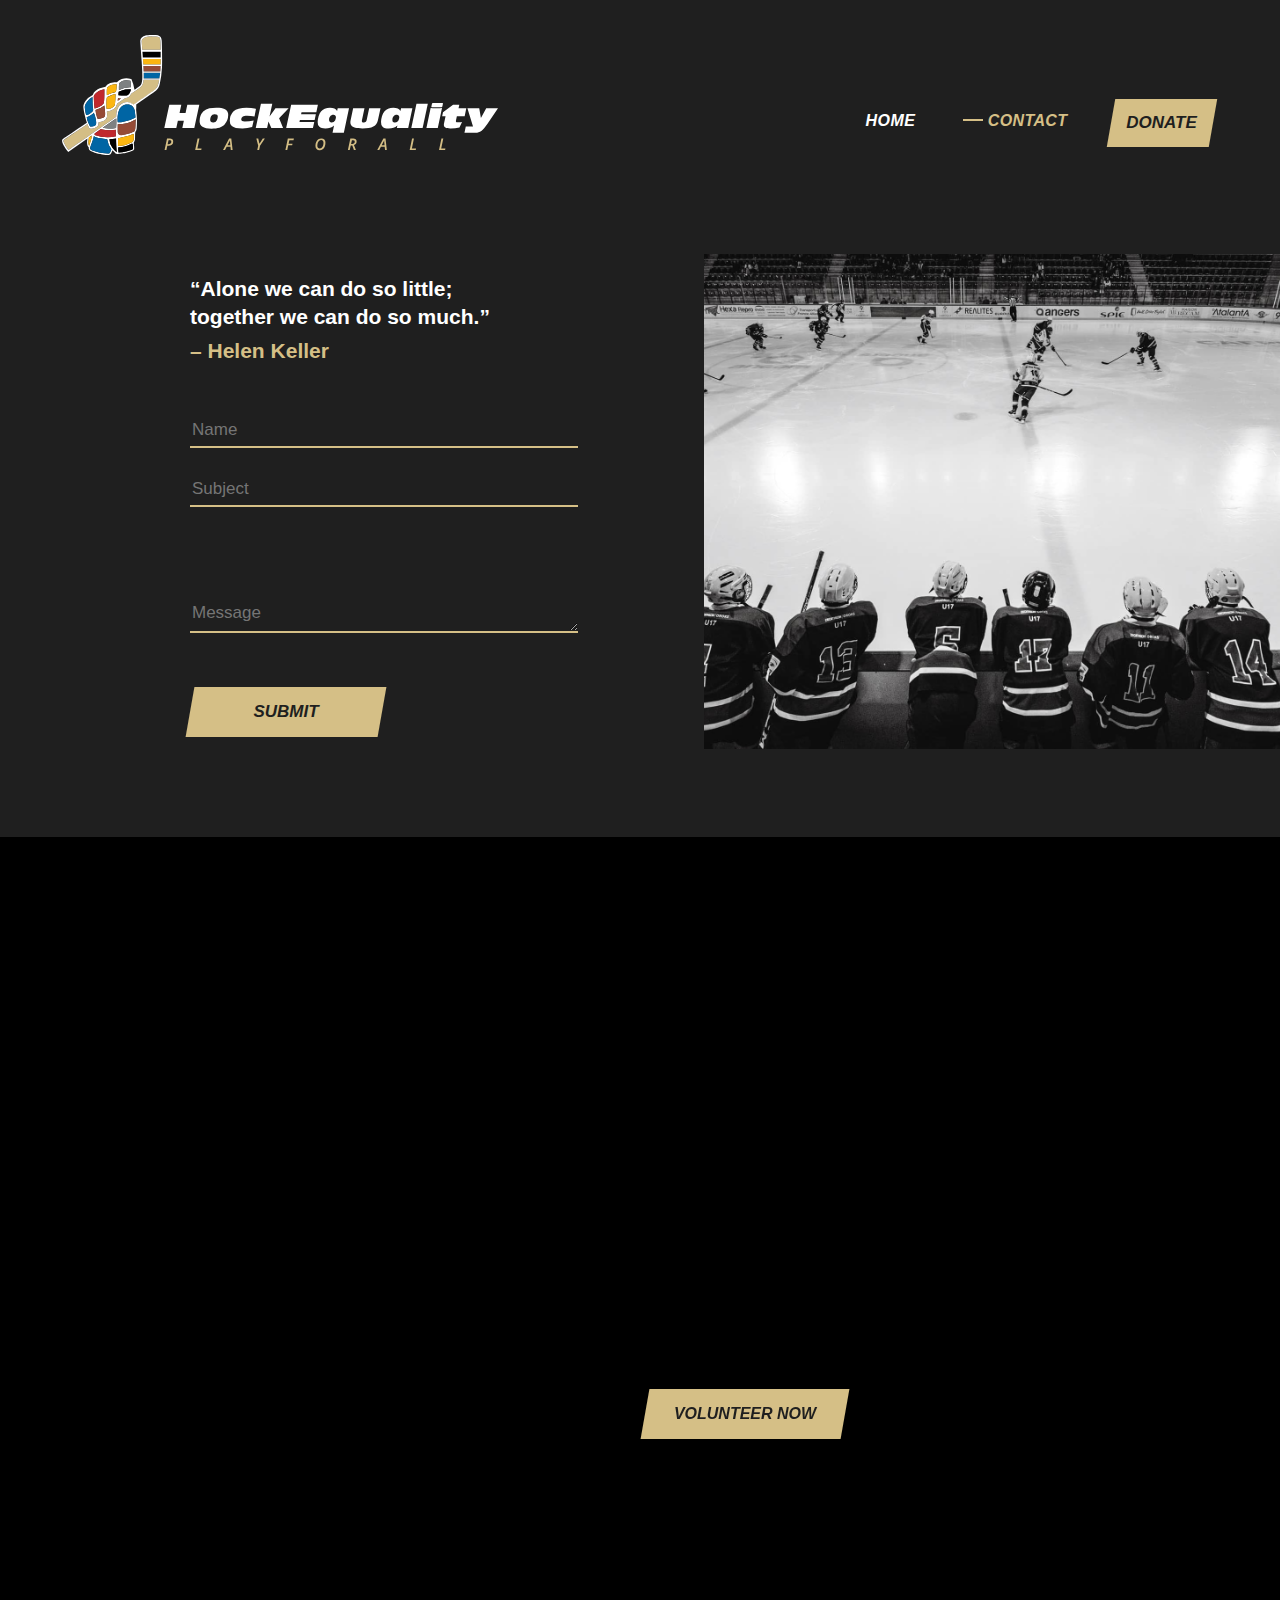
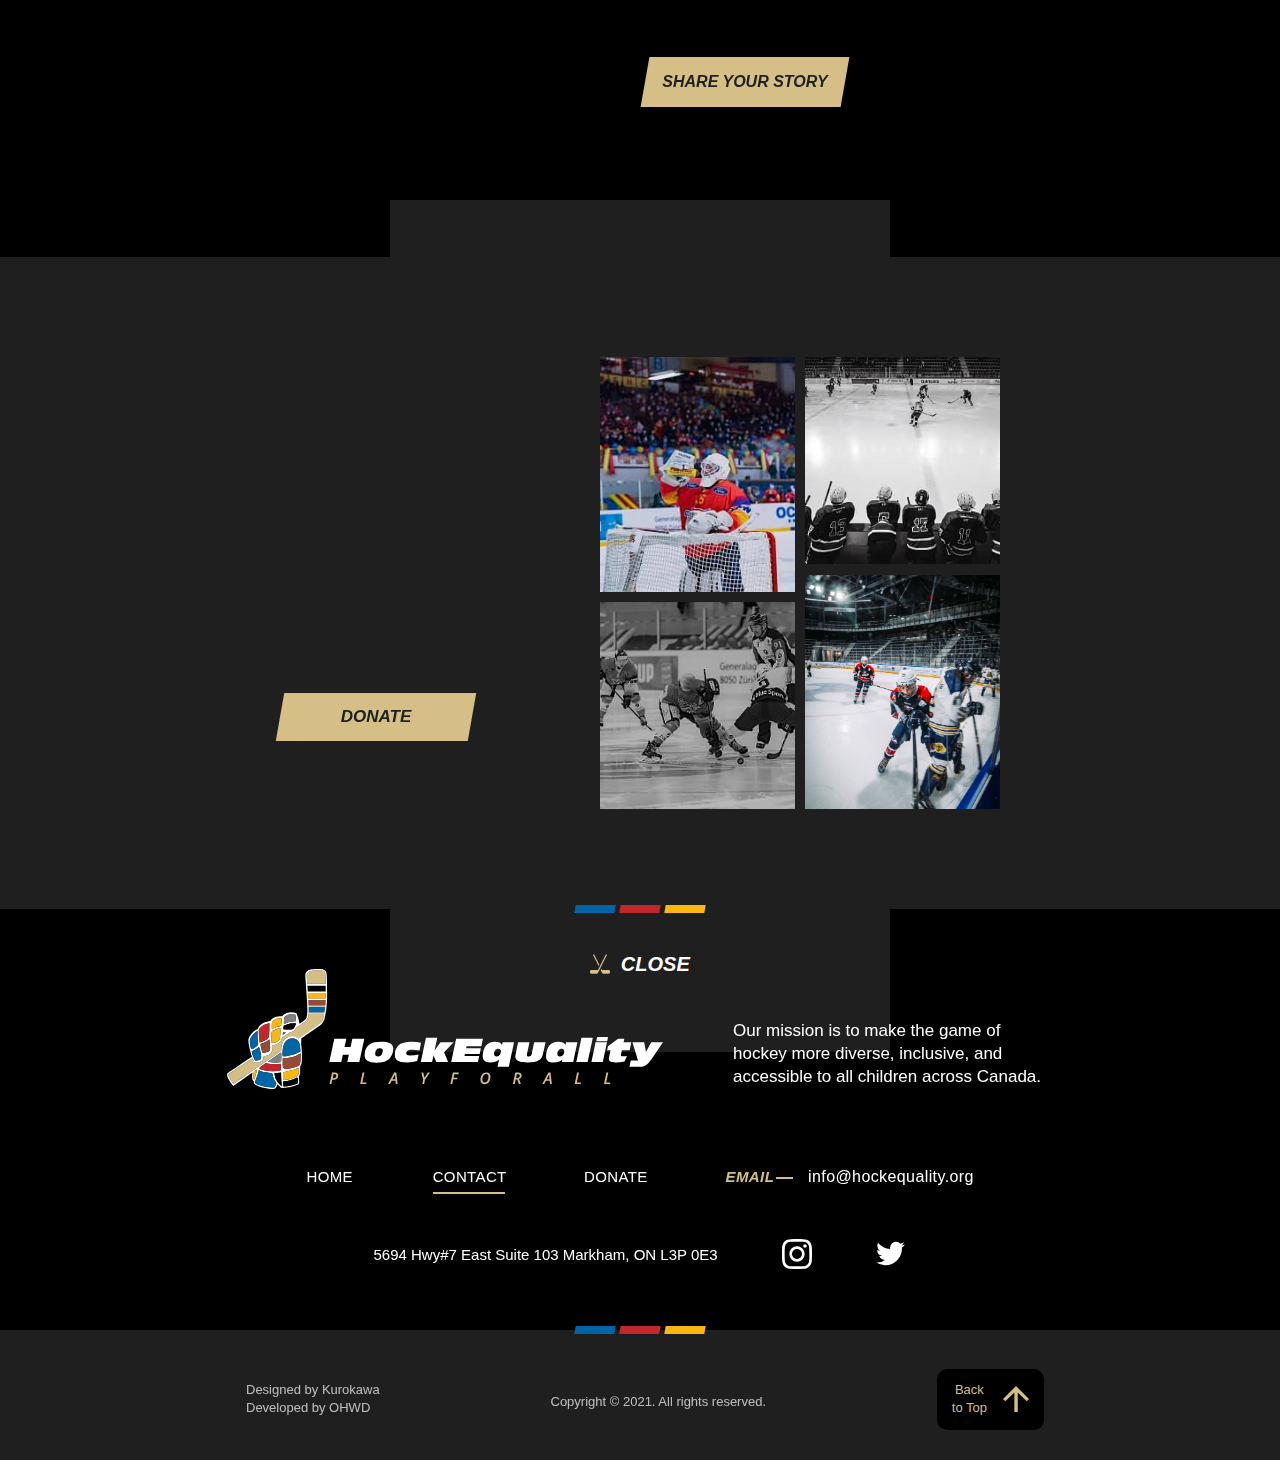
==== commit d59775c1: "- made contact image longer - fixed incorrect home page footer logo" ====
--- a/html/contact.html
+++ b/html/contact.html
@@ -153,16 +153,16 @@
                     <p data-aos="fade-up" data-aos-delay="250">
                         Equality in hockey doesn’t begin with one person. Behind our work, there are people who give, volunteer and act in their community to make hockey an inclusive sport for all.
                     </p>
-                    <h2 data-aos="slide-right" data-aos-duration="800" class="header-span block">Donate</h2>
+                    <h2 data-aos="fade-right" data-aos-duration="800" class="header-span block">Donate</h2>
                     <p class="padd" data-aos="fade-up">
                         Your support will create sustainable and lasting impact on the hockey community.
                     </p>
-                    <h2 data-aos-delay="50" data-aos="slide-right" data-aos-duration="800" class="header-span block">Volunteer</h2>
+                    <h2 data-aos-delay="50" data-aos="fade-right" data-aos-duration="800" class="header-span block">Volunteer</h2>
                     <p class="padd" data-aos="fade-up">
                         We welcome all the help we can get! If you’re interested in volunteering please contact us to get started!
                     </p>
                     <button id="volunteer-button" class="button-solid volunteer">Volunteer Now</button>
-                    <h2 data-aos-delay="100" data-aos="slide-right" data-aos-duration="800" class="header-span block">Act</h2>
+                    <h2 data-aos-delay="100" data-aos="fade-right" data-aos-duration="800" class="header-span block">Act</h2>
                     <p class="padd" data-aos="fade-up">
                         Are you doing something in your community to promote diversity and inclusion for all? Let us know so we can share your story and help support your activities.
                     </p>
--- a/css/style.css
+++ b/css/style.css
@@ -253,7 +253,7 @@
 }
 
 #get-involved .right p:last-of-type {
-    margin-bottom: 30px;
+    margin-bottom: 20px;
 }
 
 #get-involved .right .block {
@@ -585,8 +585,8 @@
    }
 
    #hero h1 {
-       font-size: 40px;
-       line-height: 50px;
+       font-size: 36px;
+       line-height: 46px;
        width: 600px;
    }
 
--- a/css/contact.css
+++ b/css/contact.css
@@ -294,7 +294,7 @@
     }
 
     .right-image {
-        background: url("/images/two.jpg");
+        background: url("/images/two-desktop.jpg");
         background-size: cover;
         background-position: center;
         background-repeat: no-repeat;
@@ -310,7 +310,10 @@
     }
 
     #get-involved .image {
-        height: 570px;
+        background: url("/images/red-blue-desktop.jpg");
+        background-size: cover;
+        background-position: 70% center;
+        height: 810px;
         -webkit-transform: translateX(-120px);
             -ms-transform: translateX(-120px);
                 transform: translateX(-120px);
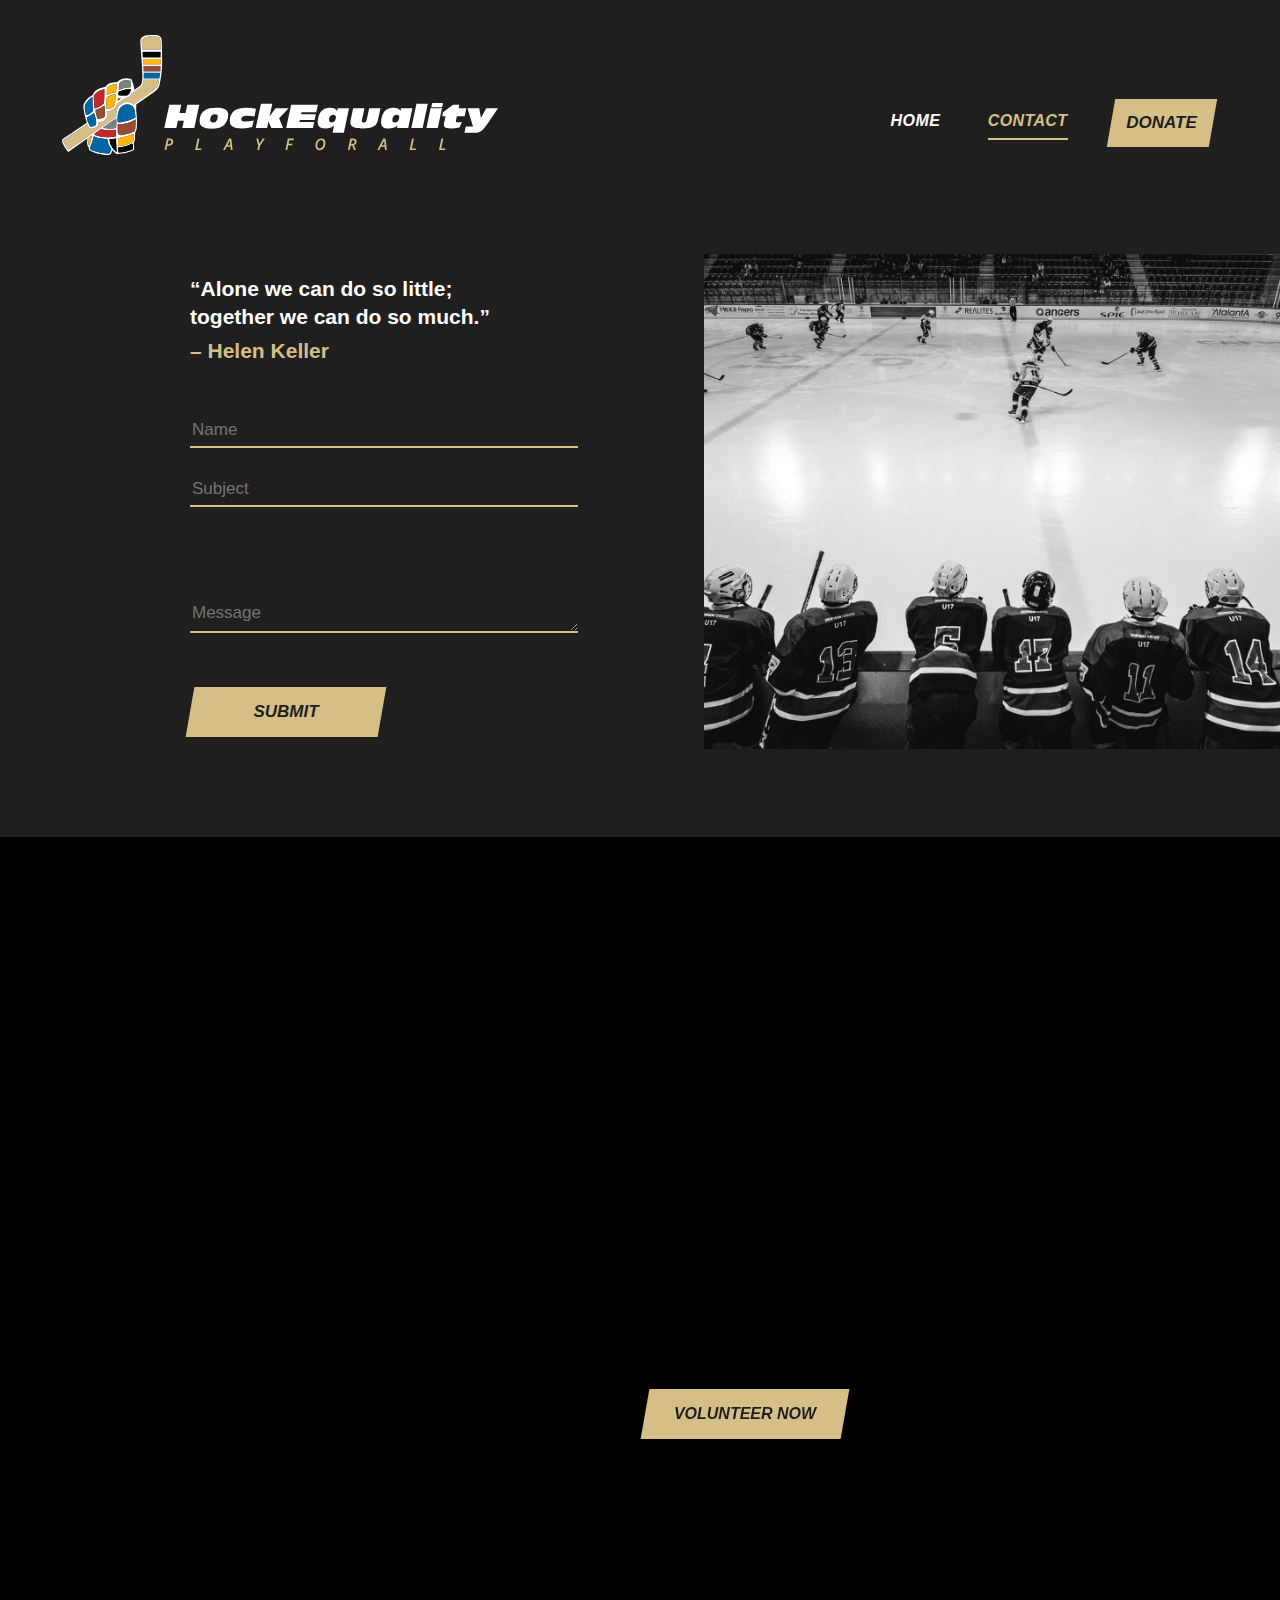
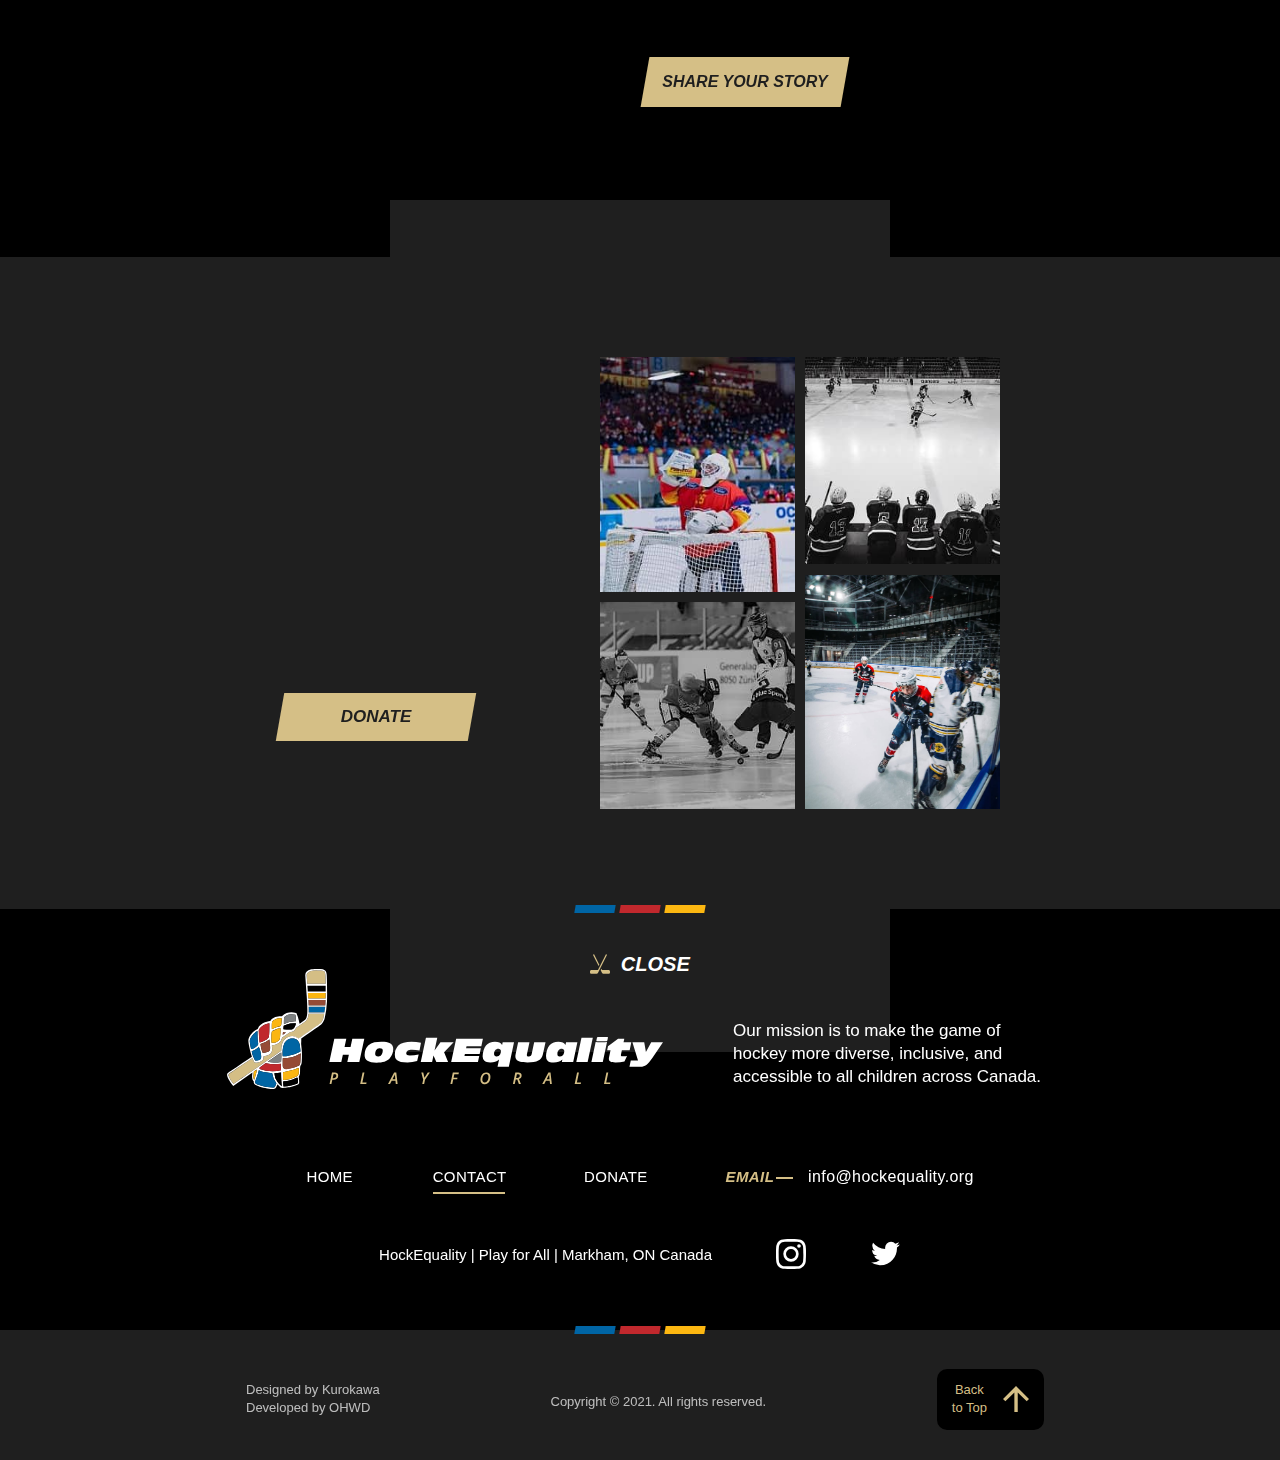
==== commit 04b4a053: "- CHnaged out the address at clinet's request -  changed hover state to be a different color" ====
--- a/html/contact.html
+++ b/html/contact.html
@@ -226,13 +226,13 @@
                         <span class="header-span">Email</span>
                         <a class="email" href="mailto:info@hockequality.org">info@hockequality.org</a>
                     </div>
-                    <a class="address address-mobile" href="">
-                        <span>5694 Hwy#7 East</span>
-                        <span>Suite 103</span> 
-                        <span>Markham, ON L3P 0E3</span>
+                    <a class="address address-mobile" href="#">
+                        <span>HockEquality</span>
+                        <span>Play For All</span>
+                        <span>Markham, ON Canada</span>
                     </a>
                     <div class="social">
-                        <a class="address-desktop" href="">5694 Hwy#7 East Suite 103 Markham, ON L3P 0E3</a>
+                        <a class="address-desktop" href="#">HockEquality | Play for All | Markham, ON Canada</a>
                         <a aria-label="visit our instagram" href=""><img aria-hidden="true" src="/images/instagram.svg" alt=""></a>
                         <a aria-label="visit our twitter" href=""><img aria-hidden="true" src="/images/twitter.svg" alt=""></a>
                     </div>
--- a/css/core-styles.css
+++ b/css/core-styles.css
@@ -776,13 +776,15 @@
 
     .active-menu:before {
         content: '';
-        position: relative;
+        position: absolute;
         display: inline-block;
         height: 2px;
-        width: 20px;
+        width: 100%;
         background: #D5BF86;
         vertical-align: middle;
         left: auto;
+        top: auto;
+        bottom: -2px;
         margin-right: 5px;
     }
 }
@@ -1030,10 +1032,16 @@
     padding: 12px 15px;
     border-radius: 10px;
     float: right;
+    -webkit-transition: .2s ease;
+    -o-transition: .2s ease;
+    transition: .2s ease;
 }
 
 .top:hover {
-    background: #fff;
+    background: #111;
+    -webkit-transition: .2s ease;
+    -o-transition: .2s ease;
+    transition: .2s ease;
 }
 
 .top span {
--- a/css/style.css
+++ b/css/style.css
@@ -585,9 +585,10 @@
    }
 
    #hero h1 {
-       font-size: 36px;
-       line-height: 46px;
+       font-size: 30px;
+       line-height: 40px;
        width: 600px;
+       font-weight: 600;
    }
 
    .donate {
--- a/css/contact.css
+++ b/css/contact.css
@@ -56,6 +56,7 @@
     margin-bottom: 26px;
     font-family: 'Open Sans', sans-serif;
     color: #fff;
+    border-radius: 0;
 }
 
 textarea {
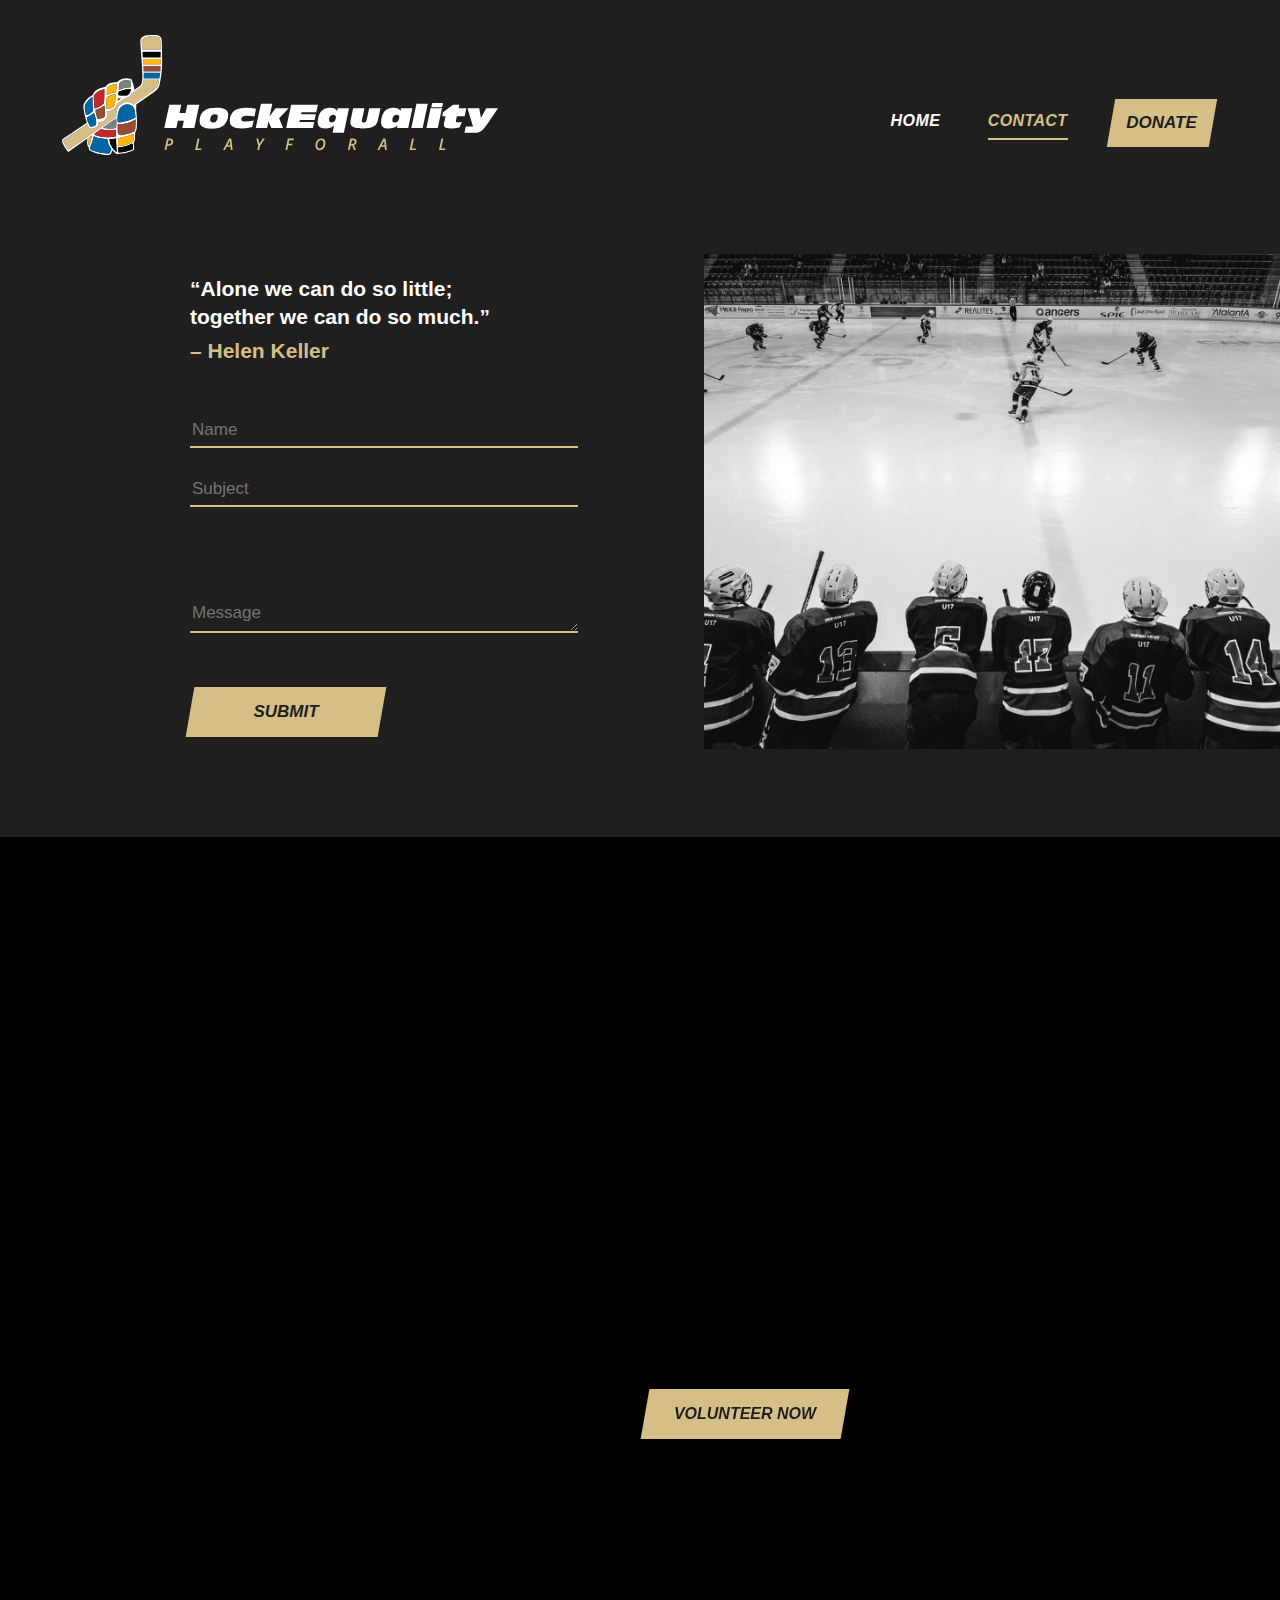
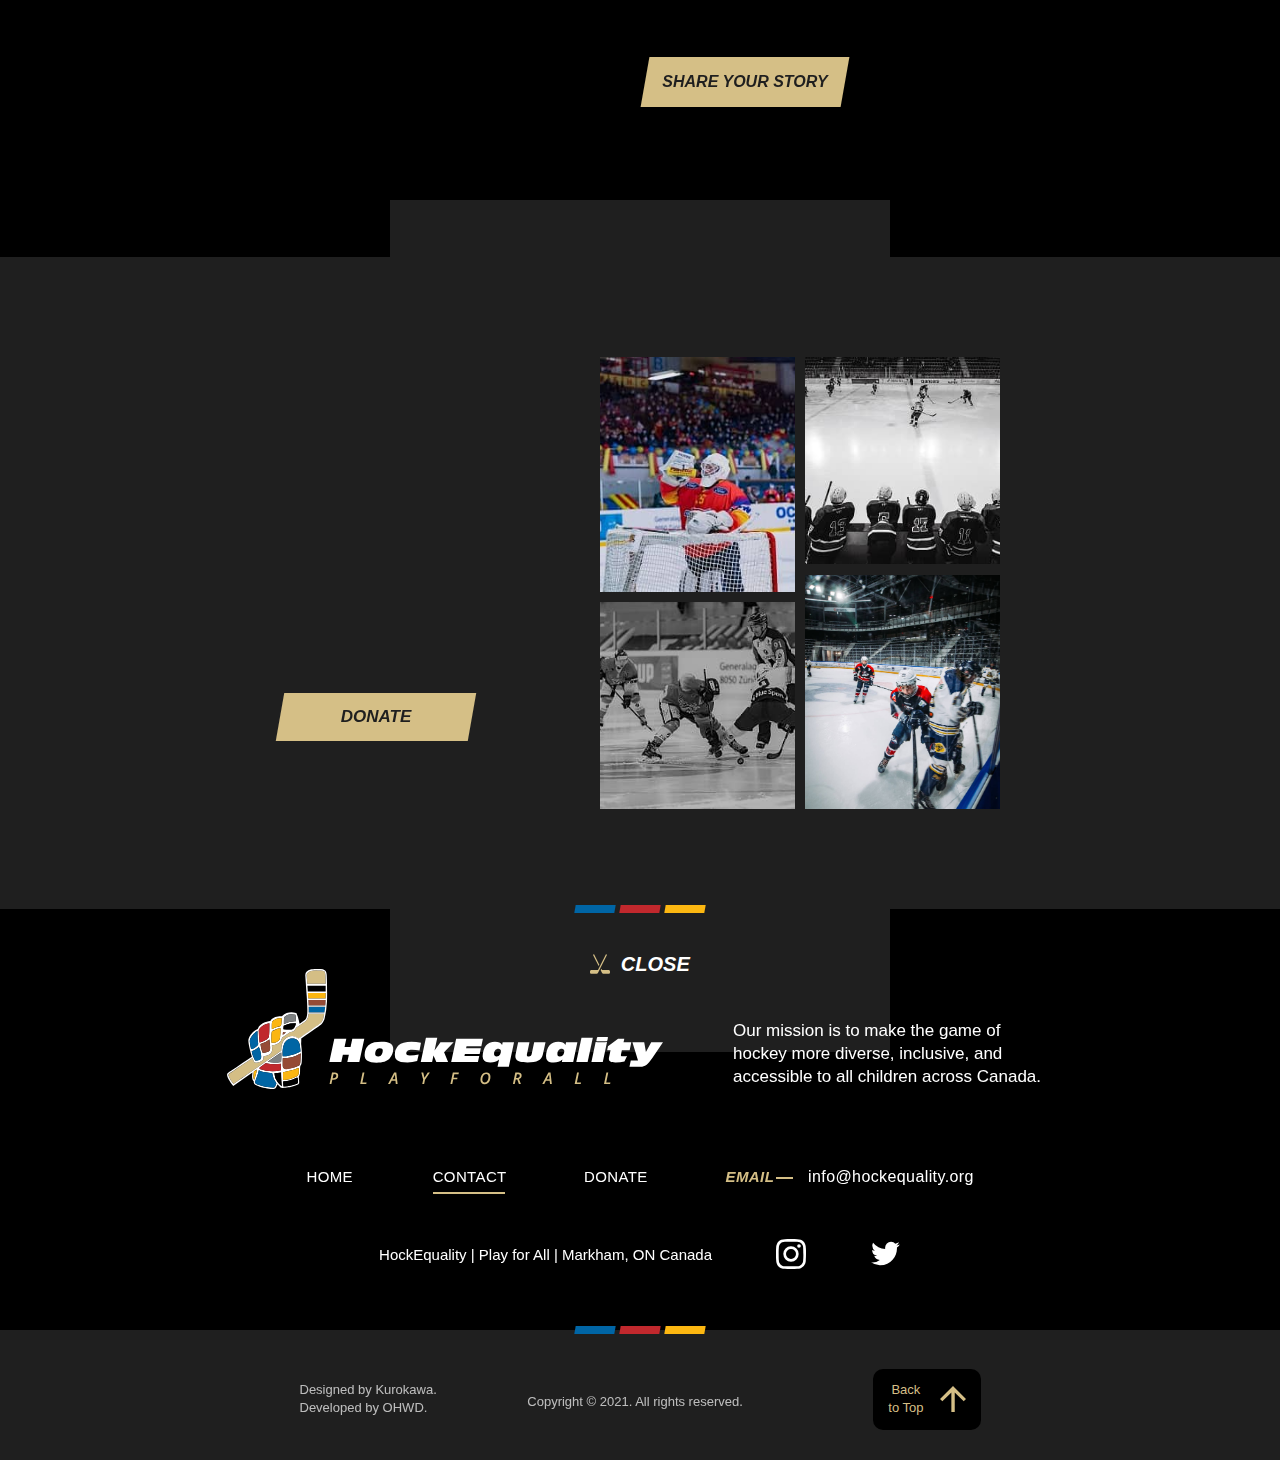
==== commit 97a42c2f: "- centered copyright text in design credit with the 3 bars above it - shortedned design credit conta" ====
--- a/html/contact.html
+++ b/html/contact.html
@@ -244,8 +244,8 @@
             <div class="design-credit">
                 <div class="container">
                     <div class="credit">
-                        <a href="https://www.behance.net/kylekurokawa">Designed by Kurokawa</a>
-                        <a href="https://www.oakharborwebdesigns.com/">Developed by OHWD</a>
+                        <a href="https://www.behance.net/kylekurokawa">Designed by Kurokawa.</a>
+                        <a href="https://www.oakharborwebdesigns.com/">Developed by OHWD.</a>
                     </div>
                     <span class="copyright">Copyright © 2021. All rights reserved.</span>
                     <a class="top" href="#main">
--- a/css/core-styles.css
+++ b/css/core-styles.css
@@ -1280,15 +1280,24 @@
 
     .page-group .email .header-span {
         font-size: 15px;
+        margin-bottom: 0;
     }
 
     .page-group .email {
         font-weight: normal;
     }
 
-    .social a:first-child:hover {
+    /* .social a:first-child:hover {
         color: #D5BF86;
         text-decoration: underline;
+    } */
+    .social a {
+        transition: .3s ease;
+    }
+
+    .social a:hover {
+        transform: translateY(-6px);
+        transition: .3s ease;
     }
 
     .social a:first-child {
@@ -1296,7 +1305,14 @@
     }
 
     .design-credit .container {
-        width: 798px;
-    }
+        width: 681px;
+        padding: 0 ;
+    }
+
+    .copyright {
+        transform: translateX(-20px);
+    }
+
+
 
 }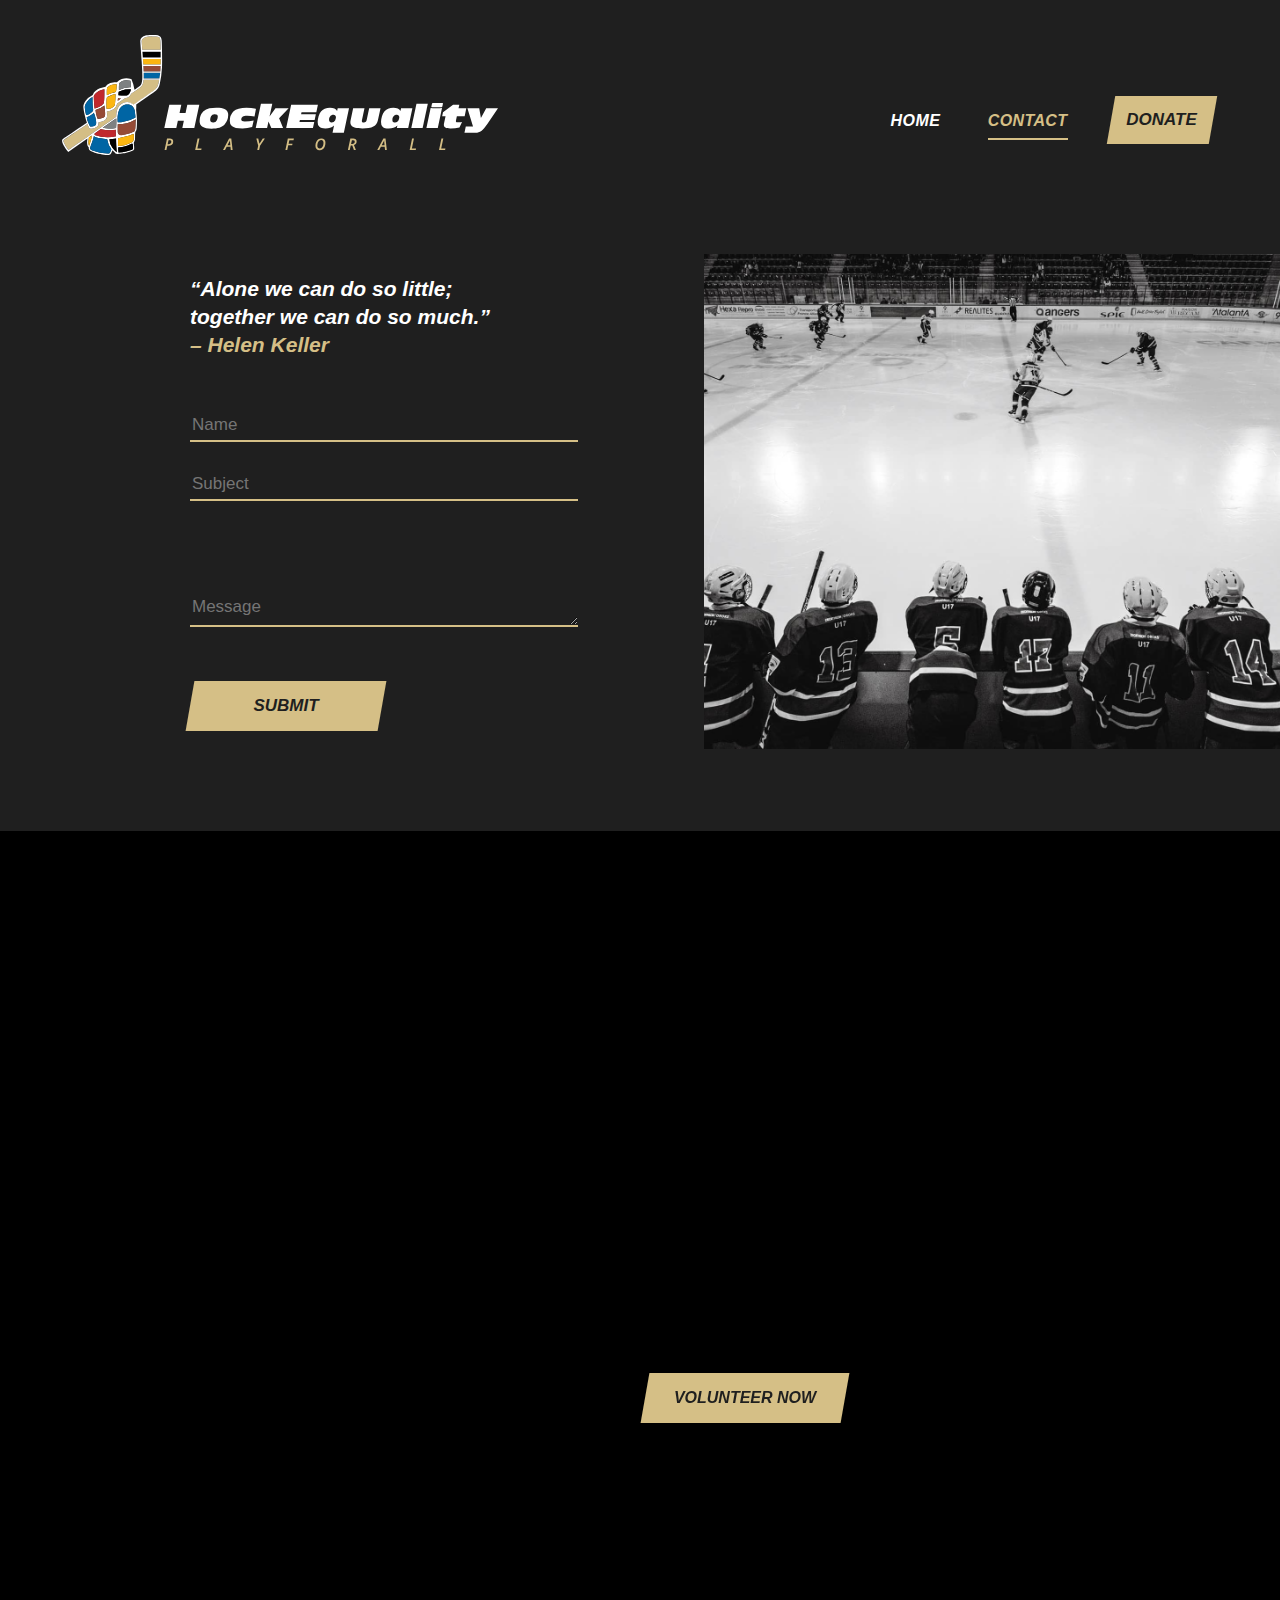
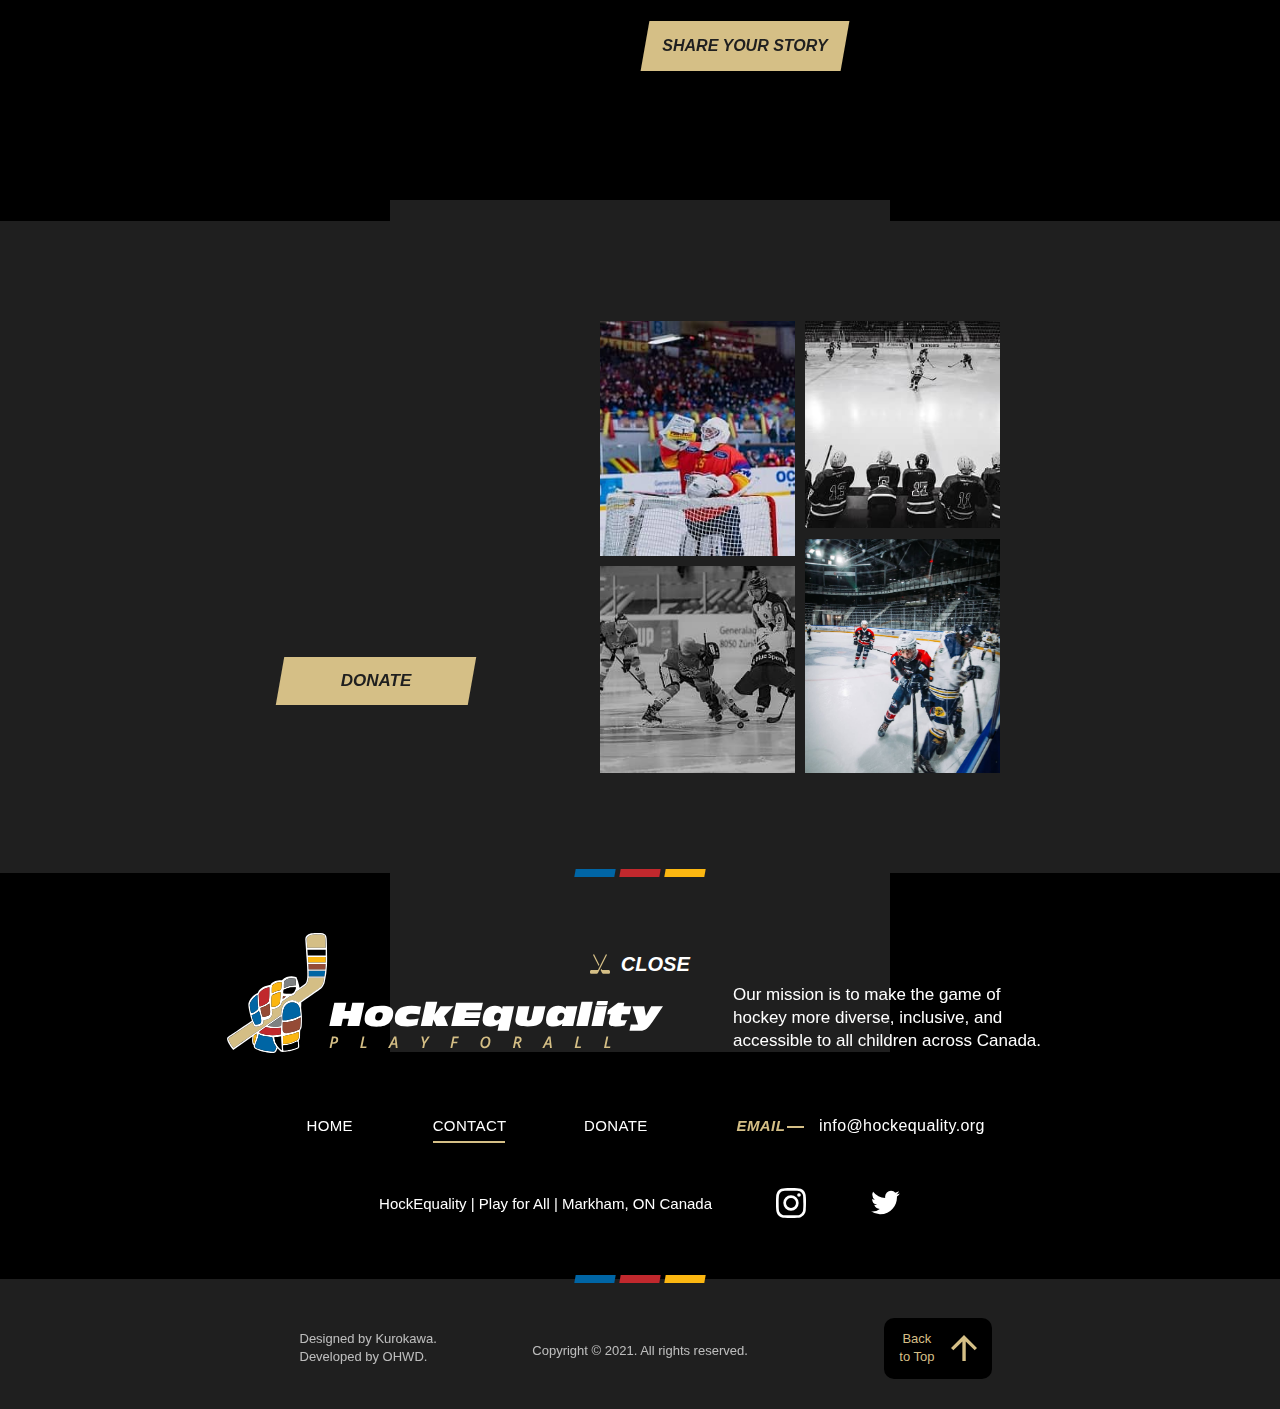
==== commit 9fa7dd23: "added more margin to the mission statement on home page - aligned donate button in desktop nav to li" ====
--- a/html/contact.html
+++ b/html/contact.html
@@ -158,11 +158,11 @@
                         Your support will create sustainable and lasting impact on the hockey community.
                     </p>
                     <h2 data-aos-delay="50" data-aos="fade-right" data-aos-duration="800" class="header-span block">Volunteer</h2>
-                    <p class="padd" data-aos="fade-up">
+                    <p class="padd prev-button" data-aos="fade-up">
                         We welcome all the help we can get! If you’re interested in volunteering please contact us to get started!
                     </p>
                     <button id="volunteer-button" class="button-solid volunteer">Volunteer Now</button>
-                    <h2 data-aos-delay="100" data-aos="fade-right" data-aos-duration="800" class="header-span block">Act</h2>
+                    <h2 data-aos-delay="100" data-aos="fade-right" data-aos-duration="800" class="header-span block act">Act</h2>
                     <p class="padd" data-aos="fade-up">
                         Are you doing something in your community to promote diversity and inclusion for all? Let us know so we can share your story and help support your activities.
                     </p>
--- a/css/core-styles.css
+++ b/css/core-styles.css
@@ -660,7 +660,7 @@
         display: inline-block !important;
         width: 102px;
         margin-right: 40px;
-        margin-top: 55px;
+        margin-top: 49px;
     }
 
 	/*navbar */
@@ -1255,6 +1255,7 @@
 
     .footer-logo {
         width: auto;
+        margin-bottom: 15px;
     }
 
     footer .desktop {
@@ -1285,6 +1286,9 @@
 
     .page-group .email {
         font-weight: normal;
+        -webkit-transform: translateX(11px);
+            -ms-transform: translateX(11px);
+                transform: translateX(11px);
     }
 
     /* .social a:first-child:hover {
@@ -1292,11 +1296,18 @@
         text-decoration: underline;
     } */
     .social a {
+        -webkit-transition: .3s ease;
+        -o-transition: .3s ease;
         transition: .3s ease;
     }
 
-    .social a:hover {
-        transform: translateY(-6px);
+    .social a:nth-of-type(2):hover,
+    .social a:nth-of-type(3):hover {
+        -webkit-transform: translateY(-6px);
+            -ms-transform: translateY(-6px);
+                transform: translateY(-6px);
+        -webkit-transition: .3s ease;
+        -o-transition: .3s ease;
         transition: .3s ease;
     }
 
@@ -1310,9 +1321,17 @@
     }
 
     .copyright {
-        transform: translateX(-20px);
-    }
-
+        text-align: center;
+        -webkit-transform: translateX(-15px);
+            -ms-transform: translateX(-15px);
+                transform: translateX(-15px);
+    }
+
+    .top {
+        -webkit-transform: translateX(11px);
+            -ms-transform: translateX(11px);
+                transform: translateX(11px);
+    }
 
 
 }--- a/css/style.css
+++ b/css/style.css
@@ -589,6 +589,7 @@
        line-height: 40px;
        width: 600px;
        font-weight: 600;
+       margin-bottom: 30px;
    }
 
    .donate {
@@ -638,6 +639,9 @@
    #get-involved .image {
        height: 430px;
        margin-bottom: 70px;
+       background: url("/images/red-blue-desktop.jpg");
+       background-size: cover;
+       background-position: 74% center;
    }
 
    #get-involved .right p:nth-of-type(1) {
--- a/css/contact.css
+++ b/css/contact.css
@@ -17,7 +17,7 @@
     line-height: 28px;
     font-weight: 800;
     max-width: 322px;
-    margin-bottom: 6px;
+    font-style: italic;
 }
 
 .name {
@@ -25,6 +25,7 @@
     line-height: 28px;
     font-weight: 800;
     color: #D5BF86;
+    font-style: italic;
 }
 
 #get-involved .image {
@@ -57,6 +58,7 @@
     font-family: 'Open Sans', sans-serif;
     color: #fff;
     border-radius: 0;
+    font-size: 17px;
 }
 
 textarea {
@@ -64,6 +66,7 @@
     height: 100px;
     font-family: 'Open Sans', sans-serif;
     padding-top: 70px;
+    font-size: 17px;
 }
 
 ::-webkit-input-placeholder {
@@ -96,7 +99,7 @@
 }
 
 .volunteer {
-    margin-top: 20px;
+    margin-top: 30px;
     margin-bottom: 50px;
     position: relative;
     font-size: 16px;
@@ -113,6 +116,10 @@
     border: none;
     width: 200px;
     font-family: 'Open Sans', sans-serif;
+}
+
+#volunteer-button {
+    margin-bottom: 20px;
 }
 
 #volunteer-form, #share-form {
@@ -129,6 +136,10 @@
     -webkit-transition: .4s ease;
     -o-transition: .4s ease;
     transition: .4s ease;
+}
+
+.prev-button {
+    margin-bottom: 0px !important;
 }
 
 body:before {
